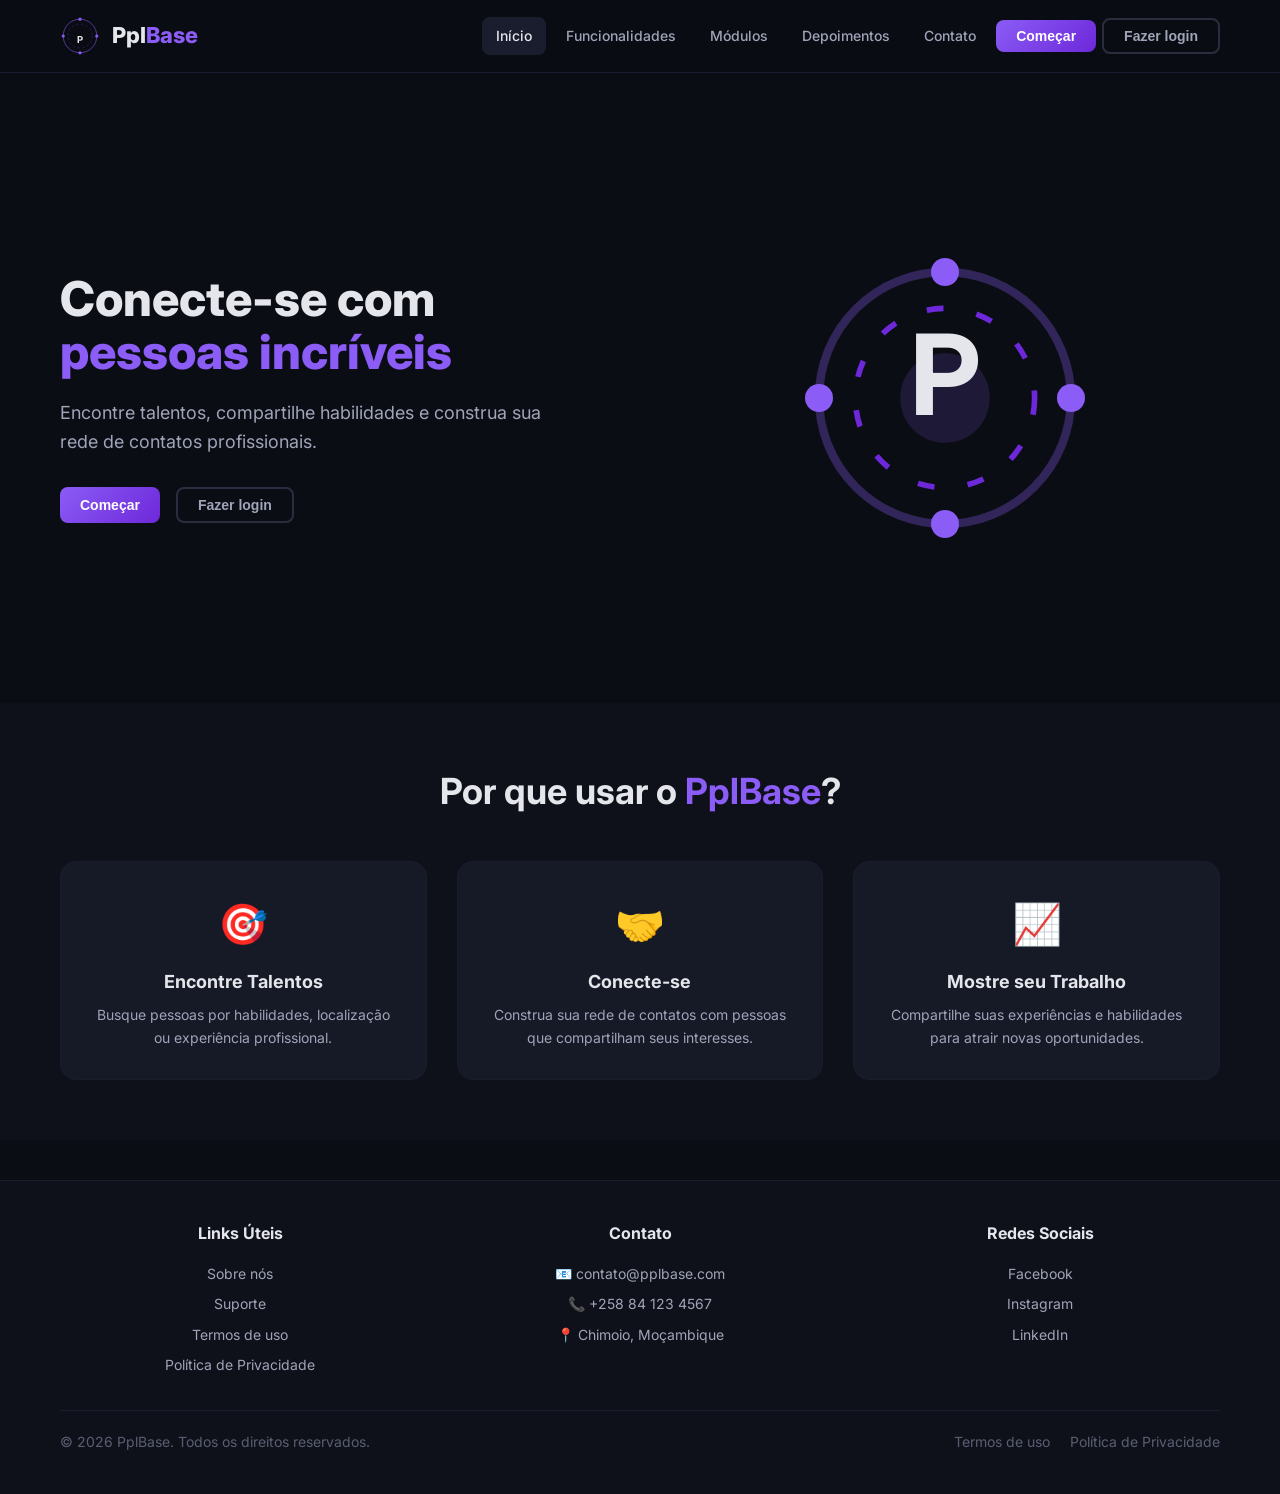
==== frontend/index.html @ 7fcce1c6 "Landing: 'Começar' em vez de 'Criar conta gratuita'; página de cadastro criada" ====
<!DOCTYPE html>
<html lang="pt-BR" data-theme="dark">
<head>
    <meta charset="UTF-8">
    <meta name="viewport" content="width=device-width, initial-scale=1.0">
    <title>PplBase - Conectando Talentos</title>
    <link rel="stylesheet" href="style.css">
    <link href="https://fonts.googleapis.com/css2?family=Inter:wght@400;500;600;700;800&display=swap" rel="stylesheet">
    <style>
        * {
            margin: 0;
            padding: 0;
            box-sizing: border-box;
        }
        body {
            font-family: 'Inter', sans-serif;
            background: #0B0D15;
            color: #E4E6EB;
            min-height: 100vh;
        }
        .container {
            max-width: 1200px;
            margin: 0 auto;
            padding: 0 20px;
        }

        /* ===== NAVBAR ===== */
        .navbar {
            padding: 16px 0;
            background: rgba(11, 13, 21, 0.95);
            backdrop-filter: blur(10px);
            border-bottom: 1px solid #1A1D2E;
            position: sticky;
            top: 0;
            z-index: 100;
        }
        .navbar .container {
            display: flex;
            justify-content: space-between;
            align-items: center;
            flex-wrap: wrap;
            position: relative;
        }
        .logo {
            display: flex;
            align-items: center;
            gap: 12px;
        }
        .logo-avatar {
            width: 40px;
            height: 40px;
            flex-shrink: 0;
        }
        .logo-svg {
            width: 100%;
            height: 100%;
            animation: girarLogo 8s linear infinite;
        }
        .logo-ring {
            fill: none;
            stroke: #8B5CF6;
            stroke-width: 2;
            opacity: 0.7;
        }
        .logo-ring-2 {
            stroke: #6D28D9;
            stroke-width: 1.5;
            stroke-dasharray: 4 8;
            animation: girarLogo 4s linear infinite reverse;
        }
        .logo-dot {
            fill: #8B5CF6;
            animation: pulsarDot 2s ease-in-out infinite;
        }
        .logo-dot:nth-child(3) { animation-delay: 0.5s; }
        .logo-dot:nth-child(4) { animation-delay: 1s; }
        .logo-dot:nth-child(5) { animation-delay: 1.5s; }
        .logo-letter {
            fill: #E4E6EB;
            font-size: 24px;
            font-weight: 700;
            font-family: 'Inter', sans-serif;
            text-anchor: middle;
            dominant-baseline: central;
        }
        .logo-text {
            font-size: 22px;
            font-weight: 800;
            color: #E4E6EB;
        }
        .logo-text .highlight {
            color: #8B5CF6;
        }
        @keyframes girarLogo {
            0% { transform: rotate(0deg); }
            100% { transform: rotate(360deg); }
        }
        @keyframes pulsarDot {
            0%, 100% { opacity: 0.3; r: 3; }
            50% { opacity: 1; r: 5; }
        }

        /* ===== MENU ===== */
        .nav-links {
            display: flex;
            align-items: center;
            gap: 6px;
            flex-wrap: wrap;
        }
        .nav-links a {
            color: #A0A4B8;
            text-decoration: none;
            padding: 8px 14px;
            border-radius: 8px;
            font-weight: 500;
            font-size: 14px;
            transition: all 0.2s;
        }
        .nav-links a:hover,
        .nav-links a.active {
            color: #E4E6EB;
            background: #1A1D2E;
        }
        .btn-primary {
            padding: 8px 20px;
            background: linear-gradient(135deg, #8B5CF6, #6D28D9);
            color: #fff;
            border: none;
            border-radius: 8px;
            font-weight: 600;
            font-size: 14px;
            cursor: pointer;
            transition: all 0.3s;
        }
        .btn-primary:hover {
            transform: translateY(-2px);
            box-shadow: 0 8px 30px rgba(139, 92, 246, 0.4);
        }
        .btn-outline {
            padding: 8px 20px;
            background: transparent;
            color: #A0A4B8;
            border: 2px solid #2A2D3E;
            border-radius: 8px;
            font-weight: 600;
            font-size: 14px;
            cursor: pointer;
            transition: all 0.3s;
        }
        .btn-outline:hover {
            border-color: #8B5CF6;
            color: #fff;
        }

        /* ===== MENU MOBILE ===== */
        .menu-toggle {
            display: none;
            background: none;
            border: none;
            color: #E4E6EB;
            font-size: 24px;
            cursor: pointer;
            padding: 8px;
        }
        .nav-links.mobile {
            display: none;
            flex-direction: column;
            background: #161926;
            border: 1px solid #1A1D2E;
            border-radius: 12px;
            padding: 16px;
            position: absolute;
            top: 60px;
            right: 0;
            z-index: 100;
            min-width: 180px;
            width: 100%;
            max-width: 280px;
        }
        .nav-links.mobile.open {
            display: flex;
        }
        .nav-links.mobile a {
            padding: 10px 12px;
        }
        .nav-links.mobile .btn-primary,
        .nav-links.mobile .btn-outline {
            width: 100%;
            text-align: center;
            margin-top: 4px;
        }

        /* ===== HERO ===== */
        .hero {
            padding: 80px 0 60px;
            min-height: 70vh;
            display: flex;
            align-items: center;
        }
        .hero .container {
            display: grid;
            grid-template-columns: 1fr 1fr;
            gap: 60px;
            align-items: center;
        }
        .hero h1 {
            font-size: 48px;
            font-weight: 800;
            line-height: 1.1;
            margin-bottom: 20px;
        }
        .hero h1 .highlight {
            color: #8B5CF6;
        }
        .hero p {
            font-size: 18px;
            color: #A0A4B8;
            max-width: 500px;
            margin-bottom: 30px;
        }
        .hero-buttons {
            display: flex;
            gap: 16px;
            flex-wrap: wrap;
        }

        /* ===== FEATURES ===== */
        .features {
            padding: 60px 0;
            background: #0F111A;
        }
        .features h2 {
            text-align: center;
            font-size: 36px;
            margin-bottom: 40px;
        }
        .features-grid {
            display: grid;
            grid-template-columns: repeat(3, 1fr);
            gap: 30px;
        }
        .feature-card {
            background: #161926;
            padding: 30px;
            border-radius: 16px;
            border: 1px solid #1A1D2E;
            text-align: center;
            transition: all 0.3s;
        }
        .feature-card:hover {
            border-color: #8B5CF6;
            transform: translateY(-5px);
        }
        .feature-icon {
            font-size: 40px;
            margin-bottom: 12px;
        }
        .feature-card h3 {
            font-size: 18px;
            margin-bottom: 8px;
        }
        .feature-card p {
            color: #A0A4B8;
            font-size: 14px;
        }

        /* ===== FOOTER ===== */
        .footer {
            padding: 40px 0;
            border-top: 1px solid #1A1D2E;
            background: #0F111A;
        }
        .footer-grid {
            display: grid;
            grid-template-columns: 1fr 1fr 1fr;
            gap: 40px;
            margin-bottom: 30px;
        }
        .footer-grid h4 {
            color: #E4E6EB;
            font-size: 16px;
            margin-bottom: 12px;
        }
        .footer-grid a {
            display: block;
            color: #A0A4B8;
            text-decoration: none;
            font-size: 14px;
            padding: 4px 0;
            transition: color 0.3s;
        }
        .footer-grid a:hover {
            color: #8B5CF6;
        }
        .footer-bottom {
            border-top: 1px solid #1A1D2E;
            padding-top: 20px;
            display: flex;
            justify-content: space-between;
            align-items: center;
            flex-wrap: wrap;
            gap: 12px;
            color: #5A5E72;
            font-size: 14px;
        }
        .footer-bottom a {
            color: #5A5E72;
            text-decoration: none;
            margin-left: 16px;
        }
        .footer-bottom a:hover {
            color: #8B5CF6;
        }

        /* ===== RESPONSIVO ===== */
        @media (max-width: 1024px) {
            .hero .container {
                grid-template-columns: 1fr;
                text-align: center;
            }
            .hero p {
                margin: 0 auto 30px;
            }
            .hero-buttons {
                justify-content: center;
            }
            .features-grid {
                grid-template-columns: 1fr 1fr;
            }
            .footer-grid {
                grid-template-columns: 1fr 1fr;
            }
        }
        @media (max-width: 768px) {
            .nav-links.desktop {
                display: none;
            }
            .menu-toggle {
                display: block;
            }
            .features-grid {
                grid-template-columns: 1fr;
            }
            .hero h1 {
                font-size: 32px;
            }
            .nav-links.mobile {
                max-width: 100%;
                right: 0;
            }
            .footer-grid {
                grid-template-columns: 1fr;
                text-align: center;
            }
            .footer-bottom {
                flex-direction: column;
                text-align: center;
            }
            .footer-bottom a {
                margin: 0 8px;
            }
        }
        @media (max-width: 480px) {
            .hero h1 {
                font-size: 26px;
            }
            .hero {
                padding: 40px 0 30px;
                min-height: auto;
            }
            .features {
                padding: 30px 0;
            }
            .features h2 {
                font-size: 28px;
            }
            .logo-text {
                font-size: 18px;
            }
            .logo-avatar {
                width: 32px;
                height: 32px;
            }
            .btn-primary,
            .btn-outline {
                padding: 8px 16px;
                font-size: 13px;
            }
        }
    </style>
</head>
<body>

    <!-- ===== NAVBAR ===== -->
    <nav class="navbar">
        <div class="container">
            <div class="logo">
                <div class="logo-avatar">
                    <svg class="logo-svg" viewBox="0 0 100 100">
                        <circle class="logo-ring" cx="50" cy="50" r="42" />
                        <circle class="logo-ring logo-ring-2" cx="50" cy="50" r="30" />
                        <circle class="logo-dot" cx="50" cy="8" r="4" />
                        <circle class="logo-dot" cx="50" cy="92" r="4" />
                        <circle class="logo-dot" cx="8" cy="50" r="4" />
                        <circle class="logo-dot" cx="92" cy="50" r="4" />
                        <text class="logo-letter" x="50" y="58" text-anchor="middle">P</text>
                    </svg>
                </div>
                <span class="logo-text">Ppl<span class="highlight">Base</span></span>
            </div>
            <button class="menu-toggle" id="menuToggle">
                <svg width="24" height="24" viewBox="0 0 24 24" fill="none" stroke="currentColor" stroke-width="2">
                    <line x1="3" y1="6" x2="21" y2="6"/>
                    <line x1="3" y1="12" x2="21" y2="12"/>
                    <line x1="3" y1="18" x2="21" y2="18"/>
                </svg>
            </button>
            <div class="nav-links desktop">
                <a href="index.html" class="active">Início</a>
                <a href="#funcionalidades">Funcionalidades</a>
                <a href="#modulos">Módulos</a>
                <a href="#depoimentos">Depoimentos</a>
                <a href="#contato">Contato</a>
                <button class="btn-primary" onclick="window.location.href='cadastro.html'">Começar</button>
                <button class="btn-outline" onclick="window.location.href='login.html'">Fazer login</button>
            </div>
            <div class="nav-links mobile" id="mobileMenu">
                <a href="index.html" class="active">Início</a>
                <a href="#funcionalidades">Funcionalidades</a>
                <a href="#modulos">Módulos</a>
                <a href="#depoimentos">Depoimentos</a>
                <a href="#contato">Contato</a>
                <button class="btn-primary" onclick="window.location.href='cadastro.html'">Começar</button>
                <button class="btn-outline" onclick="window.location.href='login.html'">Fazer login</button>
            </div>
        </div>
    </nav>

    <!-- ===== HERO ===== -->
    <section class="hero">
        <div class="container">
            <div>
                <h1>Conecte-se com <span class="highlight">pessoas incríveis</span></h1>
                <p>Encontre talentos, compartilhe habilidades e construa sua rede de contatos profissionais.</p>
                <div class="hero-buttons">
                    <button class="btn-primary" onclick="window.location.href='cadastro.html'">Começar</button>
                    <button class="btn-outline" onclick="window.location.href='login.html'">Fazer login</button>
                </div>
            </div>
            <div style="display:flex; justify-content:center; align-items:center;">
                <div style="width:280px; height:280px;">
                    <svg viewBox="0 0 100 100" style="width:100%; height:100%; animation: girarLogo 12s linear infinite;">
                        <circle cx="50" cy="50" r="45" fill="none" stroke="#8B5CF6" stroke-width="3" opacity="0.3" />
                        <circle cx="50" cy="50" r="32" fill="none" stroke="#6D28D9" stroke-width="2" stroke-dasharray="6 12" />
                        <circle cx="50" cy="5" r="5" fill="#8B5CF6" />
                        <circle cx="50" cy="95" r="5" fill="#8B5CF6" />
                        <circle cx="5" cy="50" r="5" fill="#8B5CF6" />
                        <circle cx="95" cy="50" r="5" fill="#8B5CF6" />
                        <circle cx="50" cy="50" r="16" fill="#8B5CF6" opacity="0.15" />
                        <text x="50" y="56" text-anchor="middle" fill="#E4E6EB" font-size="40" font-weight="700" font-family="Inter">P</text>
                    </svg>
                </div>
            </div>
        </div>
    </section>

    <!-- ===== FEATURES ===== -->
    <section class="features" id="funcionalidades">
        <div class="container">
            <h2>Por que usar o <span class="highlight">PplBase</span>?</h2>
            <div class="features-grid">
                <div class="feature-card">
                    <div class="feature-icon">🎯</div>
                    <h3>Encontre Talentos</h3>
                    <p>Busque pessoas por habilidades, localização ou experiência profissional.</p>
                </div>
                <div class="feature-card">
                    <div class="feature-icon">🤝</div>
                    <h3>Conecte-se</h3>
                    <p>Construa sua rede de contatos com pessoas que compartilham seus interesses.</p>
                </div>
                <div class="feature-card">
                    <div class="feature-icon">📈</div>
                    <h3>Mostre seu Trabalho</h3>
                    <p>Compartilhe suas experiências e habilidades para atrair novas oportunidades.</p>
                </div>
            </div>
        </div>
    </section>

    <!-- ===== FOOTER ===== -->
    <footer class="footer" id="contato">
        <div class="container">
            <div class="footer-grid">
                <div>
                    <h4>Links Úteis</h4>
                    <a href="#">Sobre nós</a>
                    <a href="#">Suporte</a>
                    <a href="termos.html">Termos de uso</a>
                    <a href="#">Política de Privacidade</a>
                </div>
                <div>
                    <h4>Contato</h4>
                    <a href="#">📧 contato@pplbase.com</a>
                    <a href="#">📞 +258 84 123 4567</a>
                    <a href="#">📍 Chimoio, Moçambique</a>
                </div>
                <div>
                    <h4>Redes Sociais</h4>
                    <a href="#">Facebook</a>
                    <a href="#">Instagram</a>
                    <a href="#">LinkedIn</a>
                </div>
            </div>
            <div class="footer-bottom">
                <span>&copy; 2026 PplBase. Todos os direitos reservados.</span>
                <div>
                    <a href="termos.html">Termos de uso</a>
                    <a href="#">Política de Privacidade</a>
                </div>
            </div>
        </div>
    </footer>

    <script>
        document.getElementById('menuToggle').addEventListener('click', () => {
            document.getElementById('mobileMenu').classList.toggle('open');
        });
    </script>
</body>
</html>
---- frontend/style.css ----
/* ========================================================= */
/* RESET E CORES ESCURAS */
/* ========================================================= */

* {
    margin: 0;
    padding: 0;
    box-sizing: border-box;
}

body {
    font-family: 'Inter', sans-serif;
    background: #0B0D15;
    color: #E4E6EB;
    line-height: 1.6;
}

.container {
    max-width: 1200px;
    margin: 0 auto;
    padding: 0 20px;
}

.highlight {
    color: #8B5CF6;
}

/* ========================================================= */
/* NAVBAR (DESKTOP E MOBILE) */
/* ========================================================= */

.navbar {
    padding: 16px 0;
    background: rgba(11, 13, 21, 0.95);
    backdrop-filter: blur(10px);
    border-bottom: 1px solid #1A1D2E;
    position: sticky;
    top: 0;
    z-index: 100;
}

.navbar .container {
    display: flex;
    justify-content: space-between;
    align-items: center;
    flex-wrap: wrap;
    position: relative;
}

.logo-text {
    font-size: 22px;
    font-weight: 800;
    color: #fff;
}

/* ===== MENU DESKTOP ===== */
.nav-links {
    display: flex;
    align-items: center;
    gap: 8px;
}

.nav-links a {
    color: #A0A4B8;
    text-decoration: none;
    padding: 8px 16px;
    border-radius: 8px;
    font-weight: 500;
    font-size: 14px;
    transition: all 0.2s;
}

.nav-links a:hover,
.nav-links a.active {
    color: #E4E6EB;
    background: #1A1D2E;
}

/* ===== MENU MOBILE (HAMBÚRGUER) ===== */
.menu-toggle {
    display: none;
    background: none;
    border: none;
    color: #E4E6EB;
    font-size: 24px;
    cursor: pointer;
    padding: 8px;
}

.nav-links.mobile {
    display: none;
    flex-direction: column;
    background: #161926;
    border: 1px solid #1A1D2E;
    border-radius: 12px;
    padding: 16px;
    position: absolute;
    top: 60px;
    right: 0;
    z-index: 100;
    min-width: 180px;
    width: 100%;
    max-width: 300px;
}

.nav-links.mobile.open {
    display: flex;
}

.nav-links.mobile a {
    padding: 10px 12px;
    color: #A0A4B8;
    text-decoration: none;
    border-radius: 6px;
}

.nav-links.mobile a:hover,
.nav-links.mobile a.active {
    background: #1A1D2E;
    color: #E4E6EB;
}

.nav-links.mobile button {
    margin-top: 8px;
    width: 100%;
    padding: 10px;
}

/* ========================================================= */
/* BOTÕES */
/* ========================================================= */

.btn {
    padding: 10px 24px;
    border: none;
    border-radius: 8px;
    font-weight: 600;
    font-size: 14px;
    cursor: pointer;
    transition: all 0.3s;
}

.btn-primary {
    background: linear-gradient(135deg, #8B5CF6, #6D28D9);
    color: #fff;
}

.btn-primary:hover {
    transform: translateY(-2px);
    box-shadow: 0 8px 30px rgba(139, 92, 246, 0.4);
}

.btn-full {
    width: 100%;
    padding: 14px;
    font-size: 16px;
}

.btn-outline {
    background: transparent;
    color: #A0A4B8;
    border: 2px solid #2A2D3E;
}

.btn-outline:hover {
    border-color: #8B5CF6;
    color: #fff;
}

.btn-large {
    padding: 14px 36px;
    font-size: 16px;
}

.btn-small {
    padding: 6px 16px;
    font-size: 13px;
    border-radius: 6px;
}

/* ========================================================= */
/* HERO (LANDING PAGE) */
/* ========================================================= */

.hero {
    padding: 80px 0 60px;
    min-height: 80vh;
    display: flex;
    align-items: center;
}

.hero .container {
    display: grid;
    grid-template-columns: 1fr 1fr;
    gap: 60px;
    align-items: center;
}

.hero h1 {
    font-size: 52px;
    font-weight: 800;
    line-height: 1.1;
    margin-bottom: 20px;
}

.hero p {
    font-size: 18px;
    color: #A0A4B8;
    max-width: 500px;
    margin-bottom: 30px;
}

.hero-buttons {
    display: flex;
    gap: 16px;
    flex-wrap: wrap;
}

.hero-illustration {
    display: flex;
    justify-content: center;
    align-items: center;
    position: relative;
    height: 400px;
}

.icon-grid {
    display: grid;
    grid-template-columns: repeat(3, 1fr);
    gap: 20px;
    z-index: 10;
    font-size: 48px;
}

.icon-grid span {
    background: rgba(11, 13, 21, 0.8);
    backdrop-filter: blur(10px);
    padding: 20px;
    border-radius: 16px;
    border: 1px solid #1A1D2E;
    text-align: center;
    transition: all 0.3s;
}

.icon-grid span:hover {
    transform: scale(1.1);
    border-color: #8B5CF6;
}

.circle {
    position: absolute;
    border-radius: 50%;
    opacity: 0.3;
}

.circle-1 {
    width: 300px;
    height: 300px;
    background: #8B5CF6;
    top: 50%;
    left: 50%;
    transform: translate(-50%, -50%);
    animation: pulse 6s infinite;
}

.circle-2 {
    width: 200px;
    height: 200px;
    background: #6D28D9;
    top: 30%;
    left: 30%;
    animation: pulse 8s infinite reverse;
}

.circle-3 {
    width: 150px;
    height: 150px;
    background: #4C1D95;
    bottom: 20%;
    right: 20%;
    animation: pulse 10s infinite;
}

@keyframes pulse {
    0%, 100% { transform: translate(-50%, -50%) scale(1); }
    50% { transform: translate(-50%, -50%) scale(1.1); }
}

/* ========================================================= */
/* FEATURES (LANDING PAGE) */
/* ========================================================= */

.features {
    padding: 80px 0;
    background: #0F111A;
}

.features h2 {
    text-align: center;
    font-size: 36px;
    margin-bottom: 50px;
}

.features-grid {
    display: grid;
    grid-template-columns: repeat(3, 1fr);
    gap: 30px;
}

.feature-card {
    background: #161926;
    padding: 40px 30px;
    border-radius: 16px;
    border: 1px solid #1A1D2E;
    text-align: center;
    transition: all 0.3s;
}

.feature-card:hover {
    border-color: #8B5CF6;
    transform: translateY(-5px);
}

.feature-icon {
    font-size: 48px;
    margin-bottom: 16px;
}

.feature-card h3 {
    font-size: 20px;
    margin-bottom: 10px;
}

.feature-card p {
    color: #A0A4B8;
    font-size: 14px;
}

/* ========================================================= */
/* COMO FUNCIONA (LANDING PAGE) */
/* ========================================================= */

.como-funciona {
    padding: 80px 0;
}

.como-funciona h2 {
    text-align: center;
    font-size: 36px;
    margin-bottom: 50px;
}

.steps {
    display: grid;
    grid-template-columns: repeat(3, 1fr);
    gap: 40px;
}

.step {
    text-align: center;
}

.step-number {
    width: 60px;
    height: 60px;
    border-radius: 50%;
    background: linear-gradient(135deg, #8B5CF6, #6D28D9);
    color: #fff;
    font-size: 24px;
    font-weight: 800;
    display: flex;
    align-items: center;
    justify-content: center;
    margin: 0 auto 16px;
}

.step h3 {
    font-size: 20px;
    margin-bottom: 8px;
}

.step p {
    color: #A0A4B8;
}

/* ========================================================= */
/* MODAL */
/* ========================================================= */

.modal {
    display: none;
    position: fixed;
    top: 0;
    left: 0;
    width: 100%;
    height: 100%;
    background: rgba(0, 0, 0, 0.8);
    backdrop-filter: blur(10px);
    z-index: 1000;
    align-items: center;
    justify-content: center;
}

.modal.active {
    display: flex;
}

.modal-content {
    background: #161926;
    padding: 40px;
    border-radius: 16px;
    max-width: 480px;
    width: 90%;
    max-height: 90vh;
    overflow-y: auto;
    border: 1px solid #1A1D2E;
    position: relative;
    margin: 16px;
}

.modal-close {
    position: absolute;
    top: 16px;
    right: 24px;
    font-size: 32px;
    cursor: pointer;
    color: #5A5E72;
    transition: color 0.3s;
}

.modal-close:hover {
    color: #fff;
}

.modal-tabs {
    display: flex;
    gap: 0;
    margin-bottom: 30px;
    border-radius: 8px;
    overflow: hidden;
    border: 1px solid #1A1D2E;
}

.modal-tabs .tab {
    flex: 1;
    padding: 12px;
    background: transparent;
    border: none;
    color: #A0A4B8;
    font-weight: 600;
    cursor: pointer;
    transition: all 0.3s;
}

.modal-tabs .tab.active {
    background: #8B5CF6;
    color: #fff;
}

.modal-tabs .tab:hover:not(.active) {
    background: #1A1D2E;
}

.modal-form {
    display: none;
}

.modal-form.active {
    display: block;
}

.modal-form h2 {
    margin-bottom: 24px;
    font-size: 24px;
    text-align: center;
}

.form-group {
    margin-bottom: 16px;
}

.form-group label {
    display: block;
    margin-bottom: 6px;
    font-weight: 500;
    color: #A0A4B8;
    font-size: 14px;
}

.form-group input {
    width: 100%;
    padding: 12px 16px;
    background: #0B0D15;
    border: 1px solid #1A1D2E;
    border-radius: 8px;
    color: #fff;
    font-size: 14px;
    transition: border-color 0.3s;
}

.form-group input:focus {
    outline: none;
    border-color: #8B5CF6;
}

.form-message {
    margin-top: 16px;
    text-align: center;
    font-size: 14px;
}

.form-message.success {
    color: #4ADE80;
}

.form-message.error {
    color: #F87171;
}

/* ========================================================= */
/* FOOTER */
/* ========================================================= */

footer {
    padding: 40px 0;
    text-align: center;
    border-top: 1px solid #1A1D2E;
    color: #5A5E72;
    margin-top: 40px;
}

/* ========================================================= */
/* RESPONSIVO GLOBAL */
/* ========================================================= */

/* Tablets e telas médias */
@media (max-width: 1024px) {
    .hero .container {
        grid-template-columns: 1fr;
        text-align: center;
    }
    .hero p {
        margin: 0 auto 30px;
    }
    .hero-buttons {
        justify-content: center;
    }
    .hero-illustration {
        height: 300px;
    }
    .features-grid,
    .steps {
        grid-template-columns: 1fr 1fr;
    }
}

/* Mobile (até 768px) */
@media (max-width: 768px) {
    /* Menu */
    .nav-links.desktop {
        display: none;
    }
    .menu-toggle {
        display: block;
    }
    .nav-links.mobile {
        max-width: 100%;
        right: 0;
        top: 60px;
    }

    /* Hero */
    .hero {
        padding: 40px 0 30px;
        min-height: auto;
    }
    .hero h1 {
        font-size: 32px;
    }
    .hero p {
        font-size: 16px;
    }
    .hero-illustration {
        height: 250px;
    }
    .icon-grid {
        font-size: 32px;
        gap: 12px;
    }
    .icon-grid span {
        padding: 12px;
    }

    /* Features e Steps */
    .features {
        padding: 40px 0;
    }
    .features h2 {
        font-size: 28px;
        margin-bottom: 30px;
    }
    .features-grid {
        grid-template-columns: 1fr;
        gap: 16px;
    }
    .feature-card {
        padding: 24px 20px;
    }
    .como-funciona {
        padding: 40px 0;
    }
    .como-funciona h2 {
        font-size: 28px;
        margin-bottom: 30px;
    }
    .steps {
        grid-template-columns: 1fr;
        gap: 24px;
    }

    /* Modal */
    .modal-content {
        padding: 24px;
        margin: 12px;
        width: 95%;
    }
    .modal-form h2 {
        font-size: 20px;
    }
    .modal-tabs .tab {
        padding: 10px;
        font-size: 13px;
    }

    /* Botões */
    .btn-large {
        padding: 12px 24px;
        font-size: 14px;
    }
    .btn {
        padding: 8px 18px;
        font-size: 13px;
    }

    /* Footer */
    footer {
        padding: 24px 0;
        margin-top: 20px;
    }
}

/* Mobile pequeno (até 480px) */
@media (max-width: 480px) {
    .hero h1 {
        font-size: 26px;
    }
    .hero-illustration {
        height: 200px;
    }
    .icon-grid {
        font-size: 24px;
        gap: 8px;
    }
    .icon-grid span {
        padding: 8px;
    }
    .features h2 {
        font-size: 24px;
    }
    .como-funciona h2 {
        font-size: 24px;
    }
    .modal-content {
        padding: 16px;
    }
    .logo-text {
        font-size: 18px;
    }
    .container {
        padding: 0 12px;
    }
}

/* ===== LOGO ANIMADA (GLOBAL) ===== */
.logo-avatar {
    width: 42px;
    height: 42px;
    flex-shrink: 0;
}

.logo-svg {
    width: 100%;
    height: 100%;
    animation: girarLogo 8s linear infinite;
}

.logo-ring {
    fill: none;
    stroke: #8B5CF6;
    stroke-width: 2;
    opacity: 0.7;
}

.logo-ring-2 {
    stroke: #6D28D9;
    stroke-width: 1.5;
    stroke-dasharray: 4 8;
    animation: girarLogo 4s linear infinite reverse;
}

.logo-dot {
    fill: #8B5CF6;
    animation: pulsarDot 2s ease-in-out infinite;
}
.logo-dot:nth-child(3) { animation-delay: 0.5s; }
.logo-dot:nth-child(4) { animation-delay: 1s; }
.logo-dot:nth-child(5) { animation-delay: 1.5s; }

.logo-letter {
    fill: #E4E6EB;
    font-size: 28px;
    font-weight: 700;
    font-family: 'Inter', sans-serif;
    text-anchor: middle;
    dominant-baseline: central;
}

@keyframes girarLogo {
    0% { transform: rotate(0deg); }
    100% { transform: rotate(360deg); }
}

@keyframes pulsarDot {
    0%, 100% { opacity: 0.3; r: 3; }
    50% { opacity: 1; r: 5; }
}
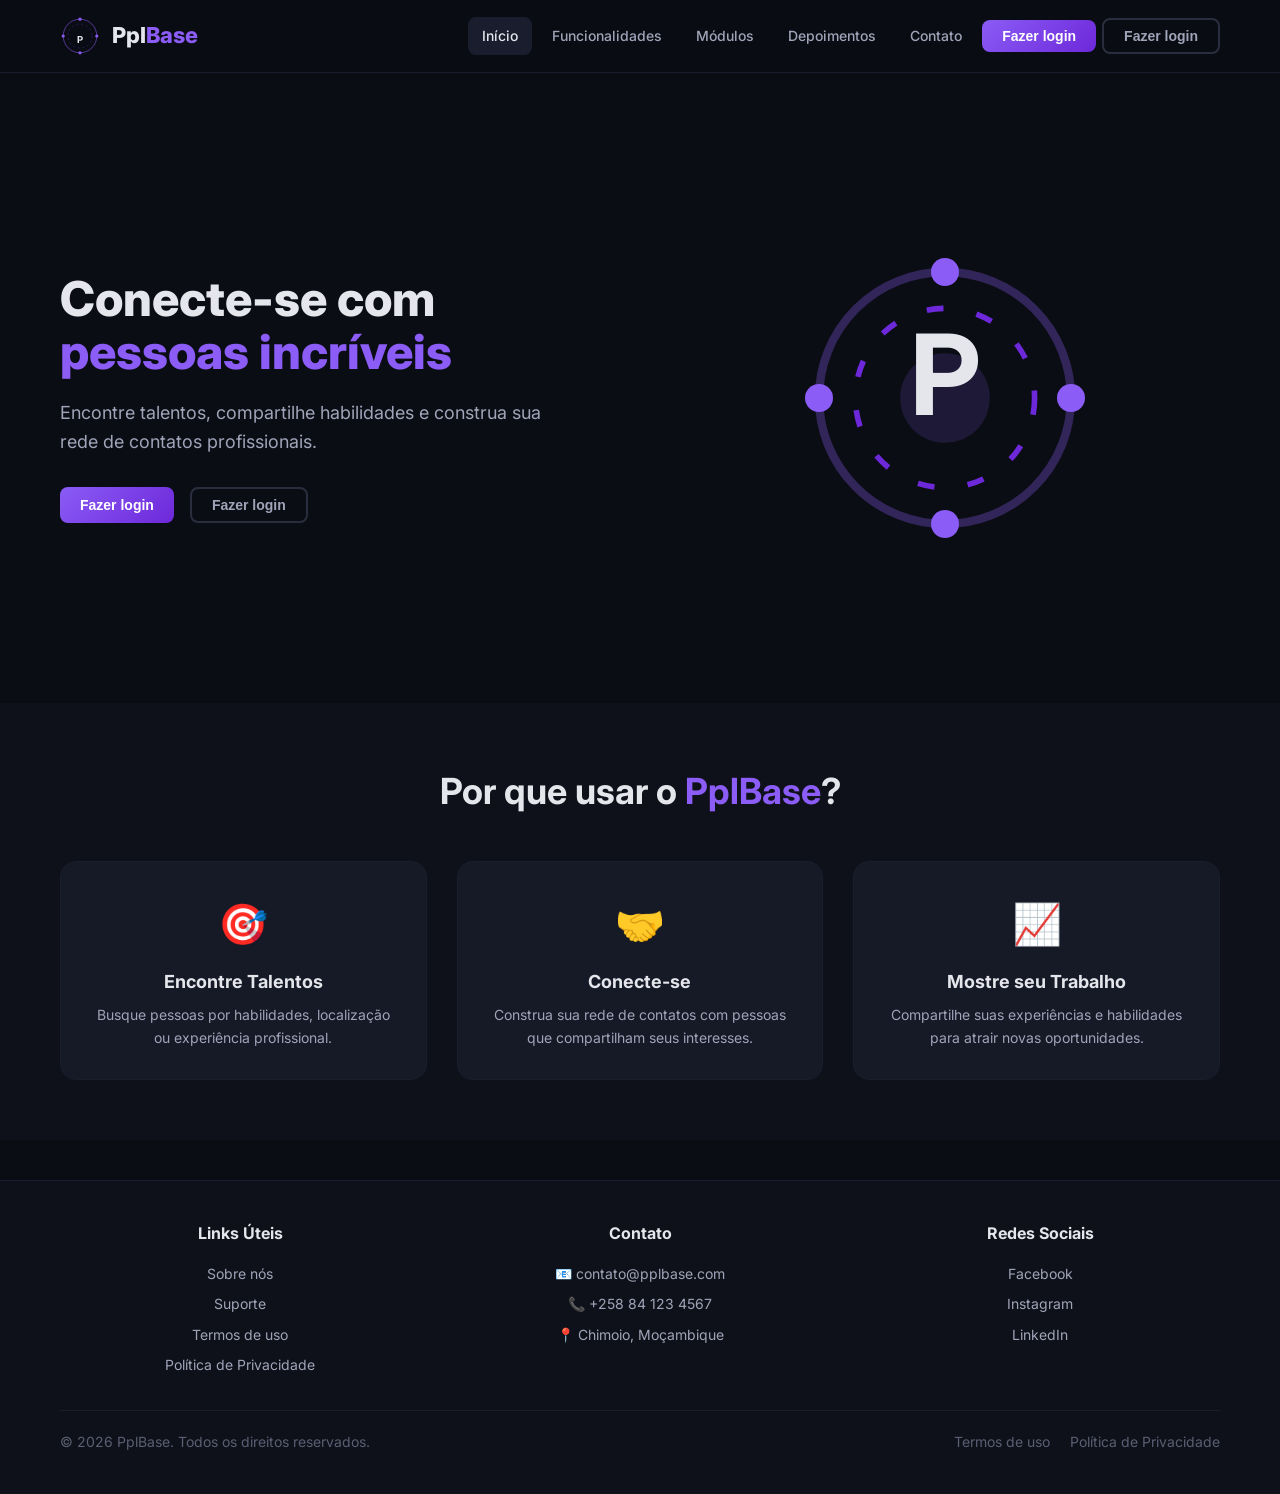
==== commit a7ed9b19: "Landing: 'Começar' substituído por 'Fazer login'" ====
--- a/frontend/index.html
+++ b/frontend/index.html
@@ -421,7 +421,7 @@
                 <a href="#modulos">Módulos</a>
                 <a href="#depoimentos">Depoimentos</a>
                 <a href="#contato">Contato</a>
-                <button class="btn-primary" onclick="window.location.href='cadastro.html'">Começar</button>
+                <button class="btn-primary" onclick="window.location.href='cadastro.html'">Fazer login</button>
                 <button class="btn-outline" onclick="window.location.href='login.html'">Fazer login</button>
             </div>
             <div class="nav-links mobile" id="mobileMenu">
@@ -430,7 +430,7 @@
                 <a href="#modulos">Módulos</a>
                 <a href="#depoimentos">Depoimentos</a>
                 <a href="#contato">Contato</a>
-                <button class="btn-primary" onclick="window.location.href='cadastro.html'">Começar</button>
+                <button class="btn-primary" onclick="window.location.href='cadastro.html'">Fazer login</button>
                 <button class="btn-outline" onclick="window.location.href='login.html'">Fazer login</button>
             </div>
         </div>
@@ -443,7 +443,7 @@
                 <h1>Conecte-se com <span class="highlight">pessoas incríveis</span></h1>
                 <p>Encontre talentos, compartilhe habilidades e construa sua rede de contatos profissionais.</p>
                 <div class="hero-buttons">
-                    <button class="btn-primary" onclick="window.location.href='cadastro.html'">Começar</button>
+                    <button class="btn-primary" onclick="window.location.href='cadastro.html'">Fazer login</button>
                     <button class="btn-outline" onclick="window.location.href='login.html'">Fazer login</button>
                 </div>
             </div>
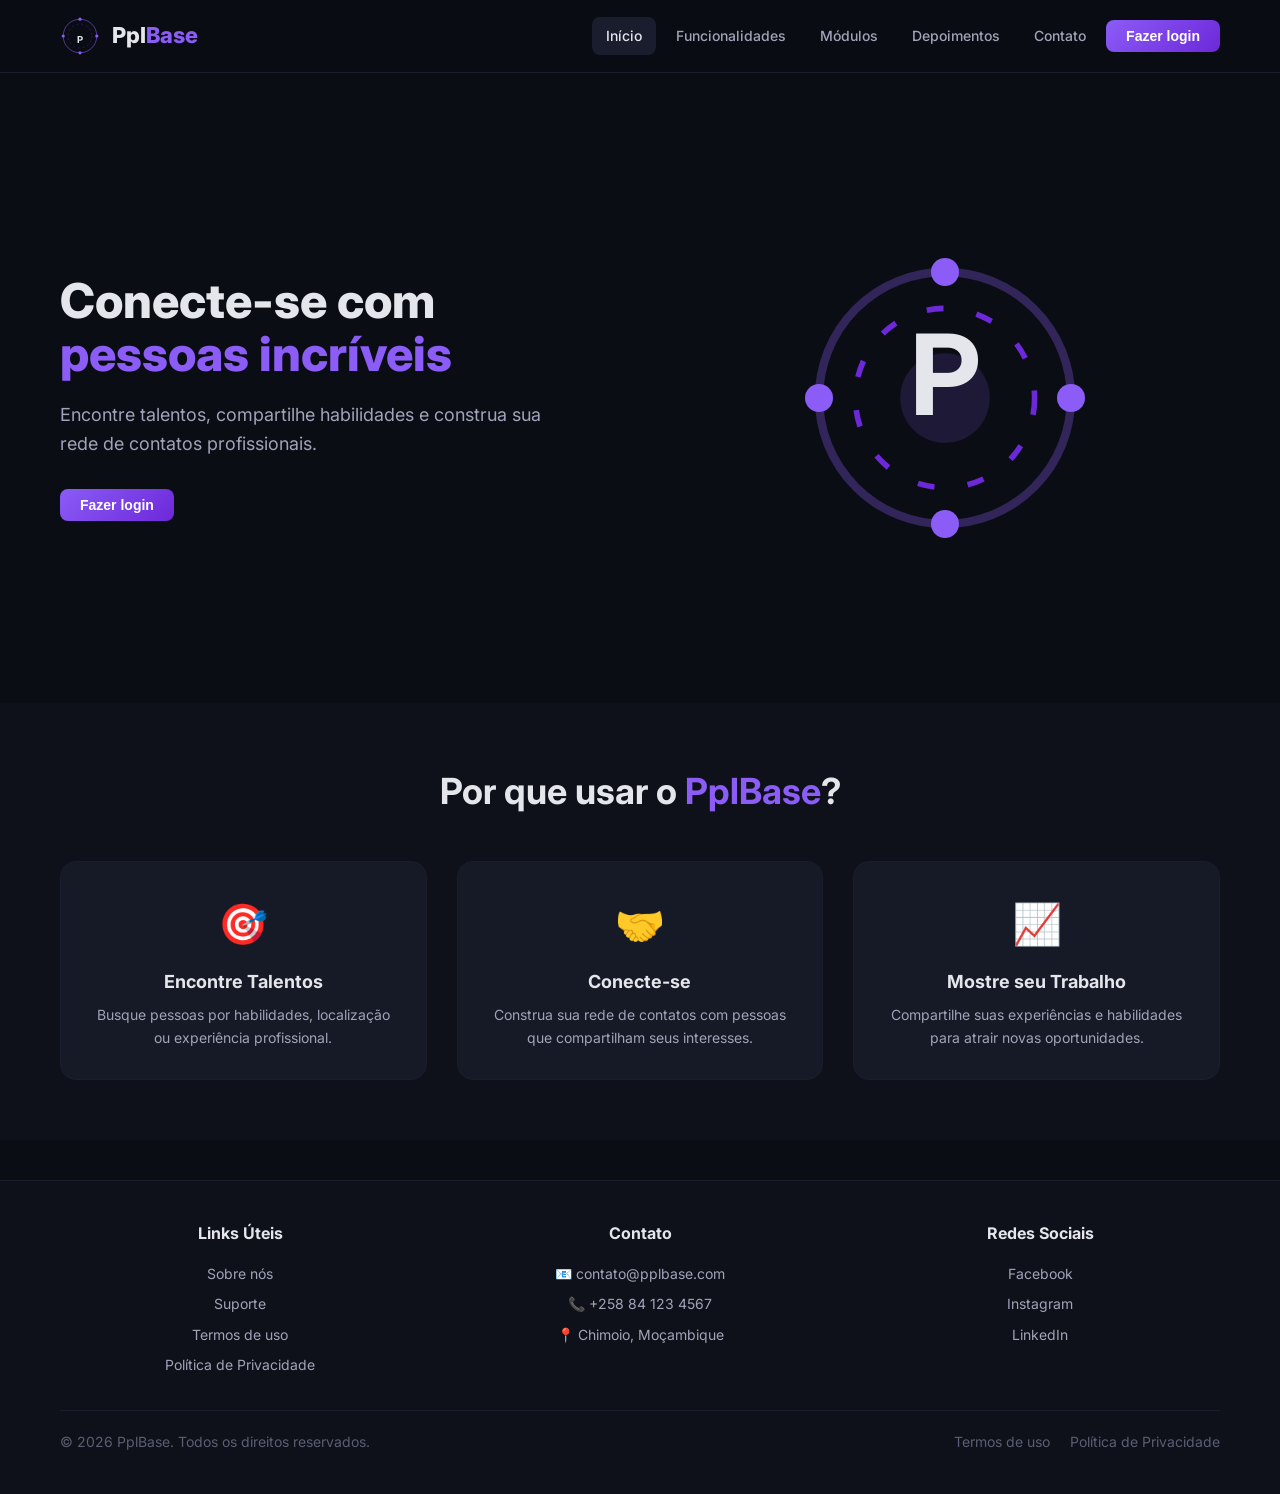
==== commit abec28bf: "Landing: removidos botões extras, apenas um 'Fazer login' no menu e no hero" ====
--- a/frontend/index.html
+++ b/frontend/index.html
@@ -135,21 +135,6 @@
         .btn-primary:hover {
             transform: translateY(-2px);
             box-shadow: 0 8px 30px rgba(139, 92, 246, 0.4);
-        }
-        .btn-outline {
-            padding: 8px 20px;
-            background: transparent;
-            color: #A0A4B8;
-            border: 2px solid #2A2D3E;
-            border-radius: 8px;
-            font-weight: 600;
-            font-size: 14px;
-            cursor: pointer;
-            transition: all 0.3s;
-        }
-        .btn-outline:hover {
-            border-color: #8B5CF6;
-            color: #fff;
         }
 
         /* ===== MENU MOBILE ===== */
@@ -183,8 +168,7 @@
         .nav-links.mobile a {
             padding: 10px 12px;
         }
-        .nav-links.mobile .btn-primary,
-        .nav-links.mobile .btn-outline {
+        .nav-links.mobile .btn-primary {
             width: 100%;
             text-align: center;
             margin-top: 4px;
@@ -381,8 +365,7 @@
                 width: 32px;
                 height: 32px;
             }
-            .btn-primary,
-            .btn-outline {
+            .btn-primary {
                 padding: 8px 16px;
                 font-size: 13px;
             }
@@ -421,8 +404,7 @@
                 <a href="#modulos">Módulos</a>
                 <a href="#depoimentos">Depoimentos</a>
                 <a href="#contato">Contato</a>
-                <button class="btn-primary" onclick="window.location.href='cadastro.html'">Fazer login</button>
-                <button class="btn-outline" onclick="window.location.href='login.html'">Fazer login</button>
+                <button class="btn-primary" onclick="window.location.href='login.html'">Fazer login</button>
             </div>
             <div class="nav-links mobile" id="mobileMenu">
                 <a href="index.html" class="active">Início</a>
@@ -430,8 +412,7 @@
                 <a href="#modulos">Módulos</a>
                 <a href="#depoimentos">Depoimentos</a>
                 <a href="#contato">Contato</a>
-                <button class="btn-primary" onclick="window.location.href='cadastro.html'">Fazer login</button>
-                <button class="btn-outline" onclick="window.location.href='login.html'">Fazer login</button>
+                <button class="btn-primary" onclick="window.location.href='login.html'">Fazer login</button>
             </div>
         </div>
     </nav>
@@ -443,8 +424,7 @@
                 <h1>Conecte-se com <span class="highlight">pessoas incríveis</span></h1>
                 <p>Encontre talentos, compartilhe habilidades e construa sua rede de contatos profissionais.</p>
                 <div class="hero-buttons">
-                    <button class="btn-primary" onclick="window.location.href='cadastro.html'">Fazer login</button>
-                    <button class="btn-outline" onclick="window.location.href='login.html'">Fazer login</button>
+                    <button class="btn-primary" onclick="window.location.href='login.html'">Fazer login</button>
                 </div>
             </div>
             <div style="display:flex; justify-content:center; align-items:center;">
@@ -527,5 +507,6 @@
             document.getElementById('mobileMenu').classList.toggle('open');
         });
     </script>
+
 </body>
 </html>
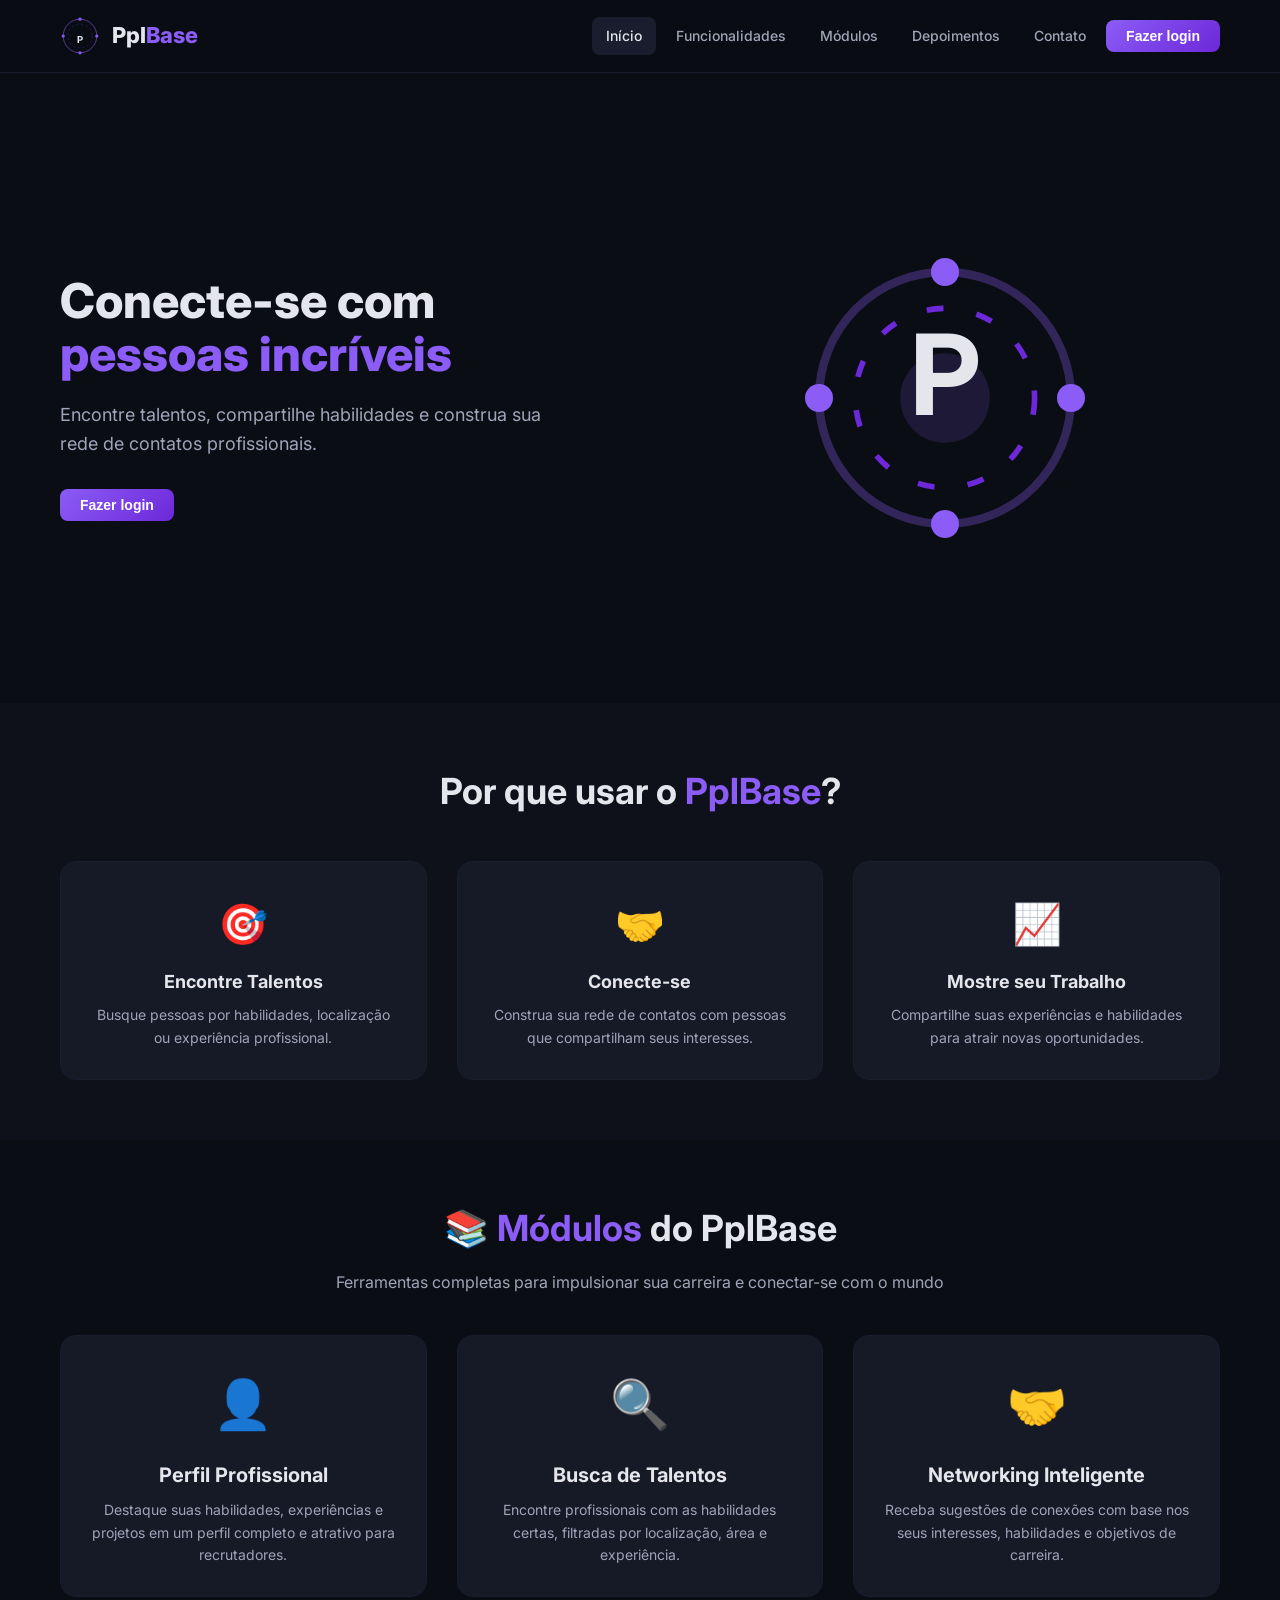
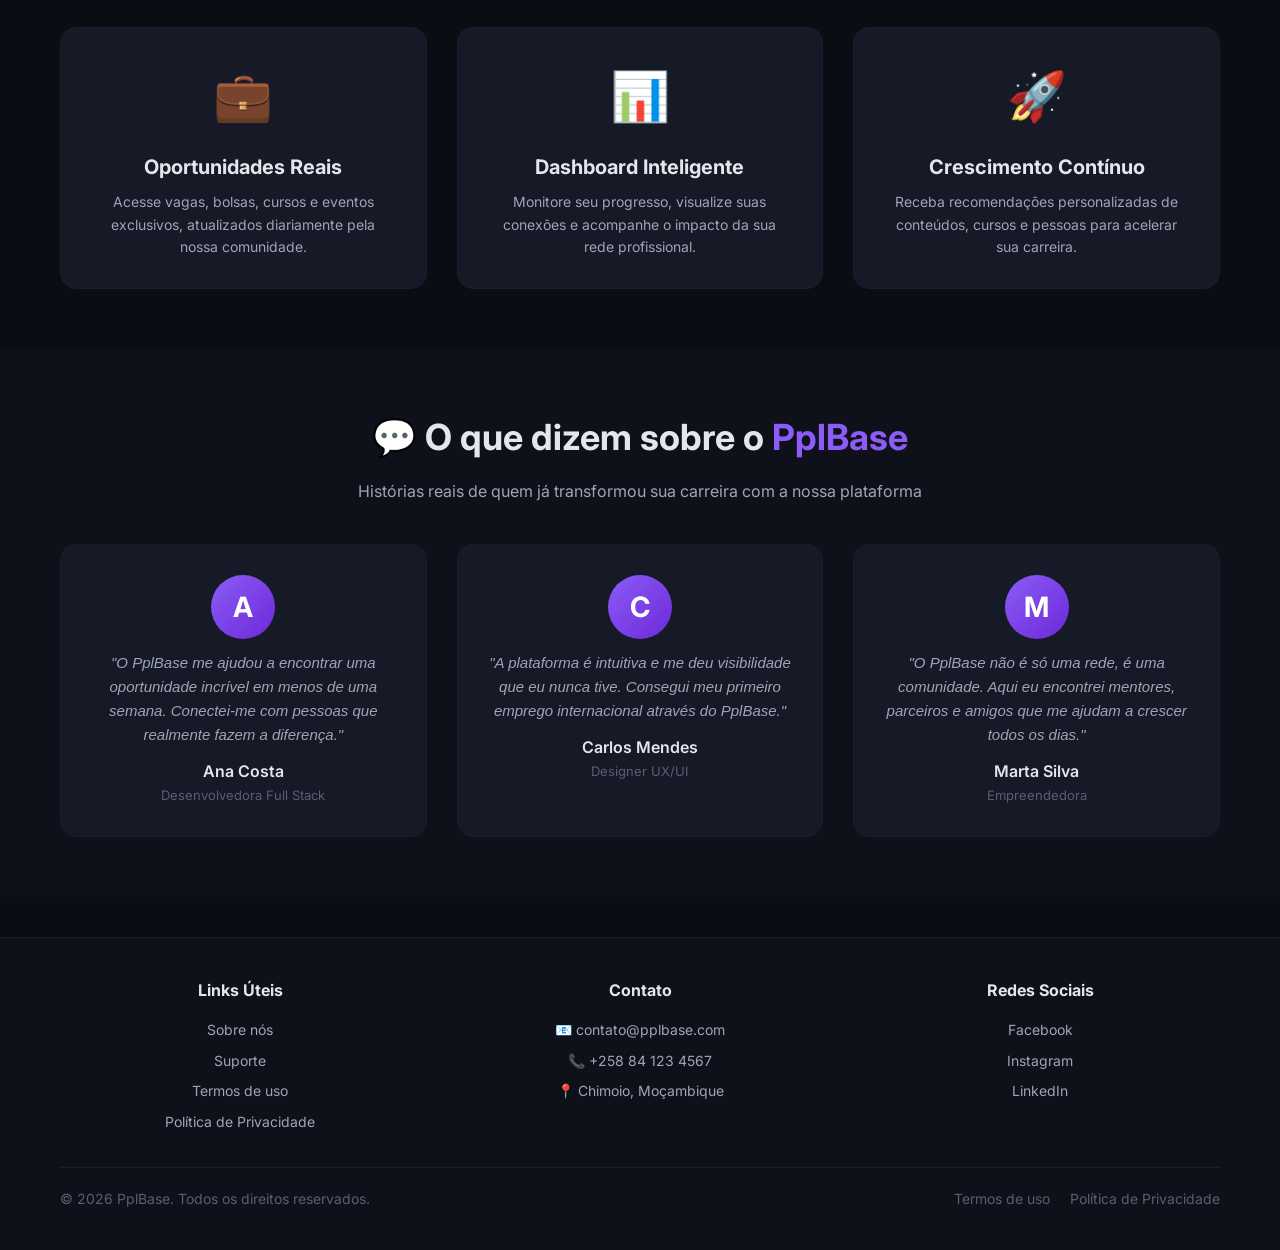
==== commit 928b8e10: "Landing: adicionados Módulos e Depoimentos com conteúdos impactantes" ====
--- a/frontend/index.html
+++ b/frontend/index.html
@@ -24,7 +24,6 @@
             padding: 0 20px;
         }
 
-        /* ===== NAVBAR ===== */
         .navbar {
             padding: 16px 0;
             background: rgba(11, 13, 21, 0.95);
@@ -100,7 +99,6 @@
             50% { opacity: 1; r: 5; }
         }
 
-        /* ===== MENU ===== */
         .nav-links {
             display: flex;
             align-items: center;
@@ -137,7 +135,6 @@
             box-shadow: 0 8px 30px rgba(139, 92, 246, 0.4);
         }
 
-        /* ===== MENU MOBILE ===== */
         .menu-toggle {
             display: none;
             background: none;
@@ -174,7 +171,6 @@
             margin-top: 4px;
         }
 
-        /* ===== HERO ===== */
         .hero {
             padding: 80px 0 60px;
             min-height: 70vh;
@@ -208,7 +204,6 @@
             flex-wrap: wrap;
         }
 
-        /* ===== FEATURES ===== */
         .features {
             padding: 60px 0;
             background: #0F111A;
@@ -248,7 +243,117 @@
             font-size: 14px;
         }
 
-        /* ===== FOOTER ===== */
+        /* ===== MÓDULOS ===== */
+        .modulos {
+            padding: 60px 0;
+            background: #0B0D15;
+        }
+        .modulos h2 {
+            text-align: center;
+            font-size: 36px;
+            margin-bottom: 12px;
+        }
+        .modulos .subtitle {
+            text-align: center;
+            color: #A0A4B8;
+            font-size: 16px;
+            margin-bottom: 40px;
+        }
+        .modulos-grid {
+            display: grid;
+            grid-template-columns: repeat(3, 1fr);
+            gap: 30px;
+        }
+        .modulo-card {
+            background: #161926;
+            border: 1px solid #1A1D2E;
+            border-radius: 16px;
+            padding: 30px;
+            text-align: center;
+            transition: all 0.3s;
+        }
+        .modulo-card:hover {
+            border-color: #8B5CF6;
+            transform: translateY(-5px);
+        }
+        .modulo-card .icon {
+            font-size: 48px;
+            margin-bottom: 16px;
+        }
+        .modulo-card h3 {
+            font-size: 20px;
+            margin-bottom: 8px;
+            color: #E4E6EB;
+        }
+        .modulo-card p {
+            color: #A0A4B8;
+            font-size: 14px;
+            line-height: 1.6;
+        }
+
+        /* ===== DEPOIMENTOS ===== */
+        .depoimentos {
+            padding: 60px 0;
+            background: #0F111A;
+        }
+        .depoimentos h2 {
+            text-align: center;
+            font-size: 36px;
+            margin-bottom: 12px;
+        }
+        .depoimentos .subtitle {
+            text-align: center;
+            color: #A0A4B8;
+            font-size: 16px;
+            margin-bottom: 40px;
+        }
+        .depoimentos-grid {
+            display: grid;
+            grid-template-columns: repeat(3, 1fr);
+            gap: 30px;
+        }
+        .depoimento-card {
+            background: #161926;
+            border: 1px solid #1A1D2E;
+            border-radius: 16px;
+            padding: 30px;
+            text-align: center;
+            transition: all 0.3s;
+        }
+        .depoimento-card:hover {
+            border-color: #8B5CF6;
+            transform: translateY(-5px);
+        }
+        .depoimento-card .avatar {
+            width: 64px;
+            height: 64px;
+            border-radius: 50%;
+            background: linear-gradient(135deg, #8B5CF6, #6D28D9);
+            display: flex;
+            align-items: center;
+            justify-content: center;
+            font-size: 28px;
+            font-weight: 700;
+            color: #fff;
+            margin: 0 auto 12px;
+        }
+        .depoimento-card blockquote {
+            color: #A0A4B8;
+            font-size: 15px;
+            font-style: italic;
+            line-height: 1.6;
+            margin-bottom: 12px;
+        }
+        .depoimento-card .nome {
+            font-weight: 600;
+            color: #E4E6EB;
+            font-size: 16px;
+        }
+        .depoimento-card .cargo {
+            color: #5A5E72;
+            font-size: 13px;
+        }
+
         .footer {
             padding: 40px 0;
             border-top: 1px solid #1A1D2E;
@@ -296,7 +401,6 @@
             color: #8B5CF6;
         }
 
-        /* ===== RESPONSIVO ===== */
         @media (max-width: 1024px) {
             .hero .container {
                 grid-template-columns: 1fr;
@@ -308,7 +412,9 @@
             .hero-buttons {
                 justify-content: center;
             }
-            .features-grid {
+            .features-grid,
+            .modulos-grid,
+            .depoimentos-grid {
                 grid-template-columns: 1fr 1fr;
             }
             .footer-grid {
@@ -322,7 +428,9 @@
             .menu-toggle {
                 display: block;
             }
-            .features-grid {
+            .features-grid,
+            .modulos-grid,
+            .depoimentos-grid {
                 grid-template-columns: 1fr;
             }
             .hero h1 {
@@ -352,10 +460,14 @@
                 padding: 40px 0 30px;
                 min-height: auto;
             }
-            .features {
+            .features,
+            .modulos,
+            .depoimentos {
                 padding: 30px 0;
             }
-            .features h2 {
+            .features h2,
+            .modulos h2,
+            .depoimentos h2 {
                 font-size: 28px;
             }
             .logo-text {
@@ -444,7 +556,7 @@
         </div>
     </section>
 
-    <!-- ===== FEATURES ===== -->
+    <!-- ===== FUNCIONALIDADES ===== -->
     <section class="features" id="funcionalidades">
         <div class="container">
             <h2>Por que usar o <span class="highlight">PplBase</span>?</h2>
@@ -463,6 +575,74 @@
                     <div class="feature-icon">📈</div>
                     <h3>Mostre seu Trabalho</h3>
                     <p>Compartilhe suas experiências e habilidades para atrair novas oportunidades.</p>
+                </div>
+            </div>
+        </div>
+    </section>
+
+    <!-- ===== MÓDULOS ===== -->
+    <section class="modulos" id="modulos">
+        <div class="container">
+            <h2>📚 <span class="highlight">Módulos</span> do PplBase</h2>
+            <p class="subtitle">Ferramentas completas para impulsionar sua carreira e conectar-se com o mundo</p>
+            <div class="modulos-grid">
+                <div class="modulo-card">
+                    <div class="icon">👤</div>
+                    <h3>Perfil Profissional</h3>
+                    <p>Destaque suas habilidades, experiências e projetos em um perfil completo e atrativo para recrutadores.</p>
+                </div>
+                <div class="modulo-card">
+                    <div class="icon">🔍</div>
+                    <h3>Busca de Talentos</h3>
+                    <p>Encontre profissionais com as habilidades certas, filtradas por localização, área e experiência.</p>
+                </div>
+                <div class="modulo-card">
+                    <div class="icon">🤝</div>
+                    <h3>Networking Inteligente</h3>
+                    <p>Receba sugestões de conexões com base nos seus interesses, habilidades e objetivos de carreira.</p>
+                </div>
+                <div class="modulo-card">
+                    <div class="icon">💼</div>
+                    <h3>Oportunidades Reais</h3>
+                    <p>Acesse vagas, bolsas, cursos e eventos exclusivos, atualizados diariamente pela nossa comunidade.</p>
+                </div>
+                <div class="modulo-card">
+                    <div class="icon">📊</div>
+                    <h3>Dashboard Inteligente</h3>
+                    <p>Monitore seu progresso, visualize suas conexões e acompanhe o impacto da sua rede profissional.</p>
+                </div>
+                <div class="modulo-card">
+                    <div class="icon">🚀</div>
+                    <h3>Crescimento Contínuo</h3>
+                    <p>Receba recomendações personalizadas de conteúdos, cursos e pessoas para acelerar sua carreira.</p>
+                </div>
+            </div>
+        </div>
+    </section>
+
+    <!-- ===== DEPOIMENTOS ===== -->
+    <section class="depoimentos" id="depoimentos">
+        <div class="container">
+            <h2>💬 O que dizem sobre o <span class="highlight">PplBase</span></h2>
+            <p class="subtitle">Histórias reais de quem já transformou sua carreira com a nossa plataforma</p>
+            <div class="depoimentos-grid">
+                <div class="depoimento-card">
+                    <div class="avatar">A</div>
+                    <blockquote>"O PplBase me ajudou a encontrar uma oportunidade incrível em menos de uma semana. Conectei-me com pessoas que realmente fazem a diferença."</blockquote>
+                    <div class="nome">Ana Costa</div>
+                    <div class="cargo">Desenvolvedora Full Stack</div>
+                </div>
+                <div class="depoimento-card">
+                    <div class="avatar">C</div>
+                    <blockquote>"A plataforma é intuitiva e me deu visibilidade que eu nunca tive. Consegui meu primeiro emprego internacional através do PplBase."</blockquote>
+                    <div class="nome">Carlos Mendes</div>
+                    <div class="cargo">Designer UX/UI</div>
+                </div>
+                <div class="depoimento-card">
+                    <div class="avatar">M</div>
+                    <blockquote>"O PplBase não é só uma rede, é uma comunidade. Aqui eu encontrei mentores, parceiros e amigos que me ajudam a crescer todos os dias."</blockquote>
+                    <div class="nome">Marta Silva</div>
+                    <div class="cargo">Empreendedora</div>
                 </div>
             </div>
         </div>
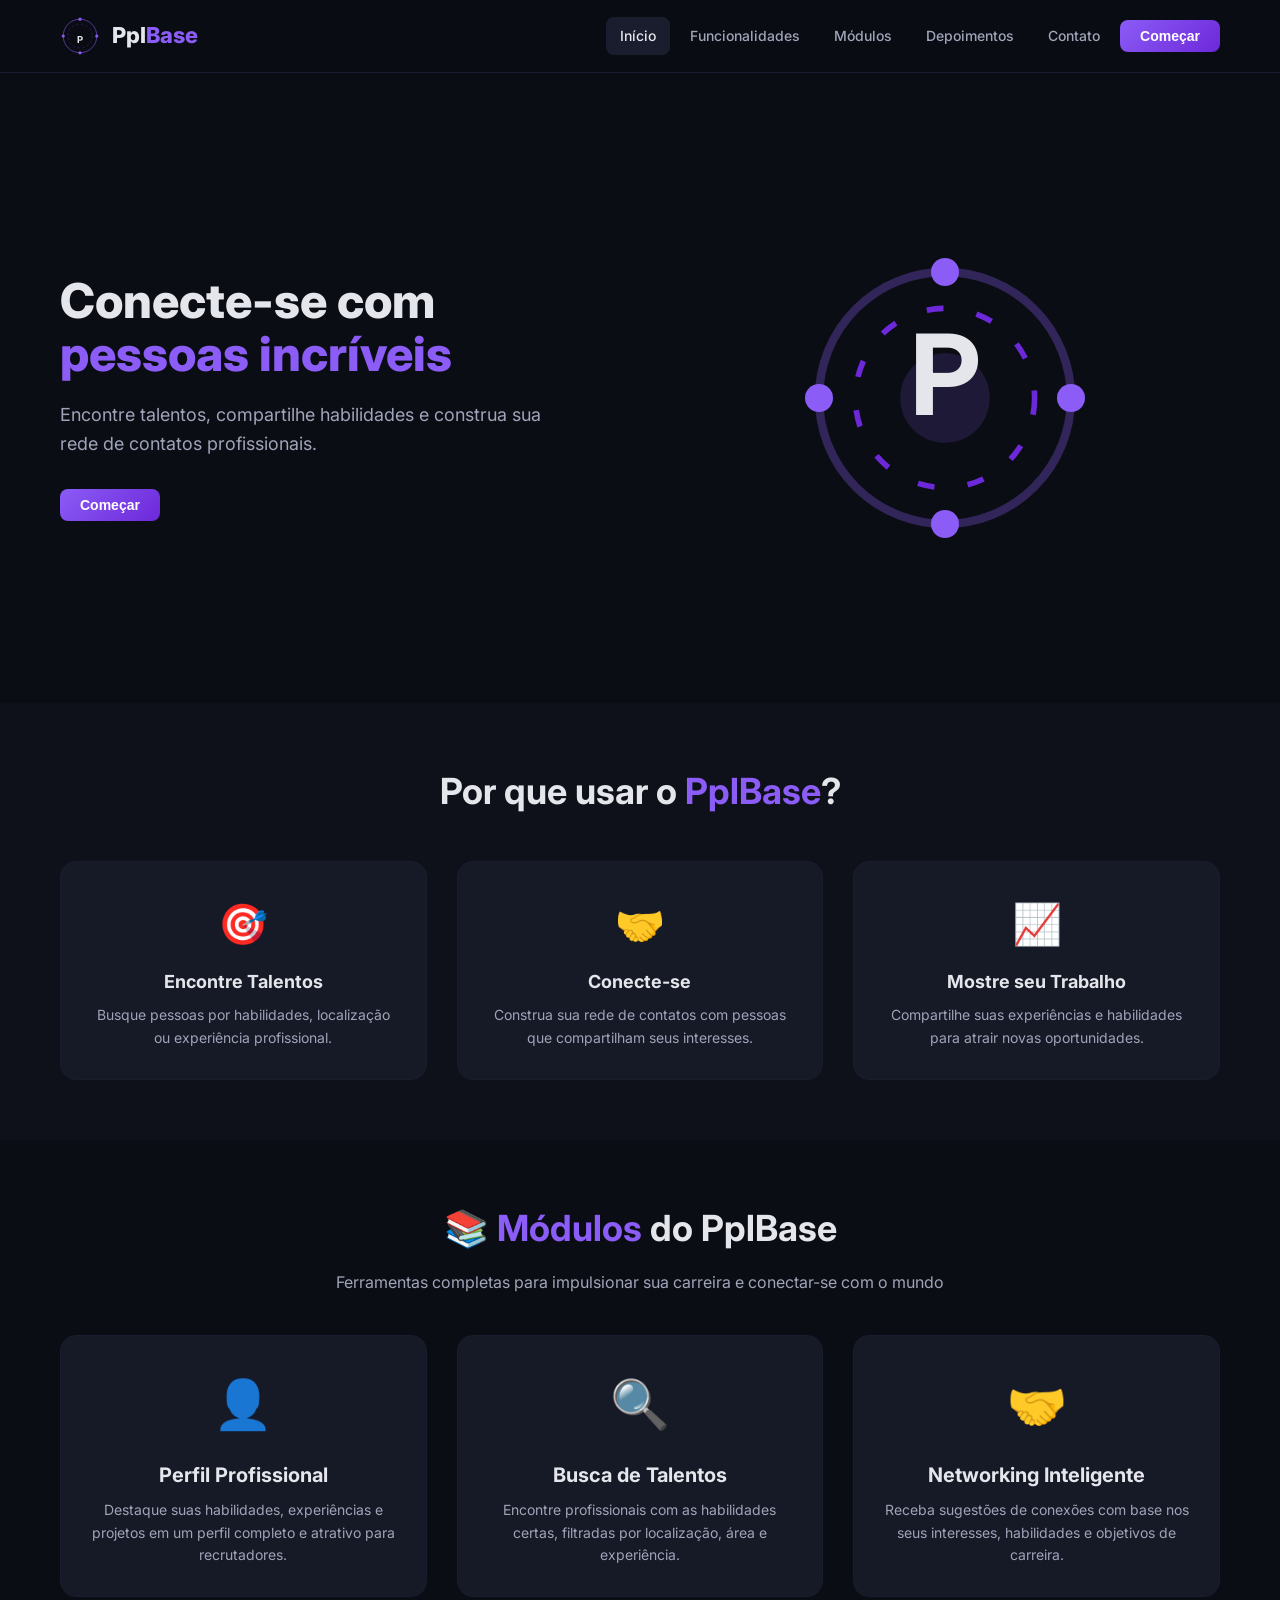
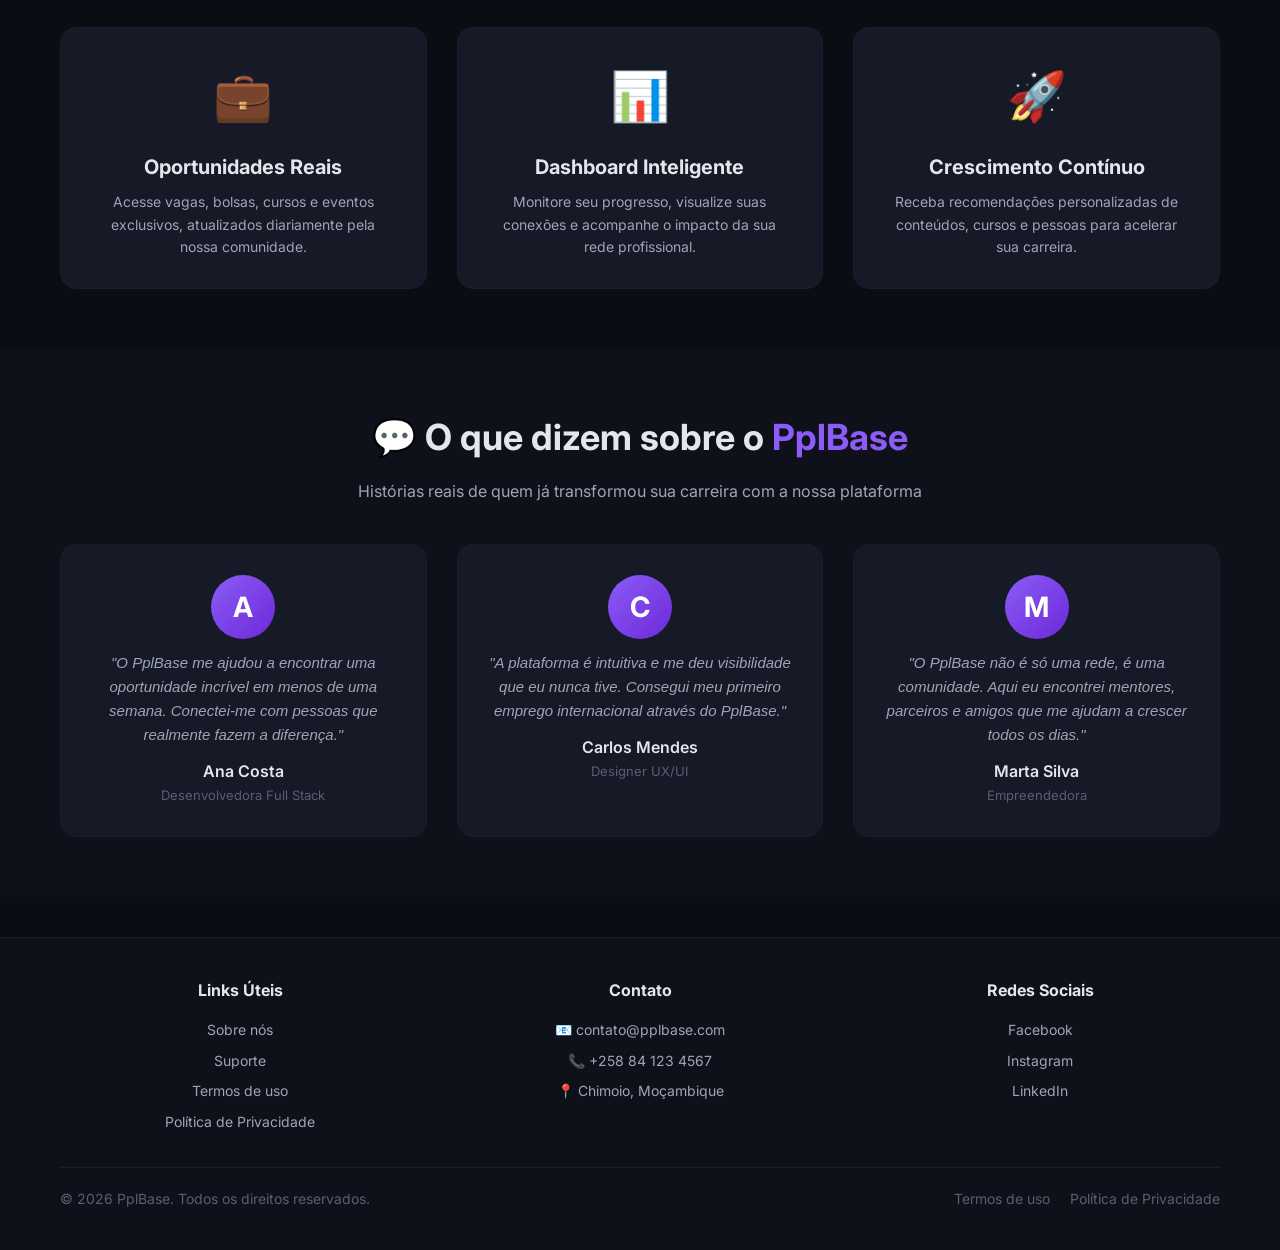
==== commit d63edd61: "Substituindo 'Fazer login' por 'Começar' + botão maior no mobile" ====
--- a/frontend/index.html
+++ b/frontend/index.html
@@ -516,7 +516,7 @@
                 <a href="#modulos">Módulos</a>
                 <a href="#depoimentos">Depoimentos</a>
                 <a href="#contato">Contato</a>
-                <button class="btn-primary" onclick="window.location.href='login.html'">Fazer login</button>
+                <button class="btn-primary" onclick="window.location.href='login.html'">Começar</button>
             </div>
             <div class="nav-links mobile" id="mobileMenu">
                 <a href="index.html" class="active">Início</a>
@@ -524,7 +524,7 @@
                 <a href="#modulos">Módulos</a>
                 <a href="#depoimentos">Depoimentos</a>
                 <a href="#contato">Contato</a>
-                <button class="btn-primary" onclick="window.location.href='login.html'">Fazer login</button>
+                <button class="btn-primary" onclick="window.location.href='login.html'">Começar</button>
             </div>
         </div>
     </nav>
@@ -536,7 +536,7 @@
                 <h1>Conecte-se com <span class="highlight">pessoas incríveis</span></h1>
                 <p>Encontre talentos, compartilhe habilidades e construa sua rede de contatos profissionais.</p>
                 <div class="hero-buttons">
-                    <button class="btn-primary" onclick="window.location.href='login.html'">Fazer login</button>
+                    <button class="btn-primary" onclick="window.location.href='login.html'">Começar</button>
                 </div>
             </div>
             <div style="display:flex; justify-content:center; align-items:center;">
--- a/frontend/style.css
+++ b/frontend/style.css
@@ -734,3 +734,33 @@
     0%, 100% { opacity: 0.3; r: 3; }
     50% { opacity: 1; r: 5; }
 }
+
+/* ===== BOTÃO COMEÇAR NO MOBILE ===== */
+@media (max-width: 768px) {
+    .btn-primary,
+    .nav-links.mobile .btn-primary {
+        padding: 14px 28px !important;
+        font-size: 18px !important;
+        border-radius: 12px !important;
+        width: 100% !important;
+        text-align: center !important;
+        margin-top: 8px !important;
+    }
+    .hero .btn-primary {
+        padding: 16px 36px !important;
+        font-size: 20px !important;
+        width: 100% !important;
+    }
+}
+
+@media (max-width: 480px) {
+    .btn-primary,
+    .nav-links.mobile .btn-primary {
+        padding: 16px 32px !important;
+        font-size: 20px !important;
+    }
+    .hero .btn-primary {
+        padding: 18px 40px !important;
+        font-size: 22px !important;
+    }
+}
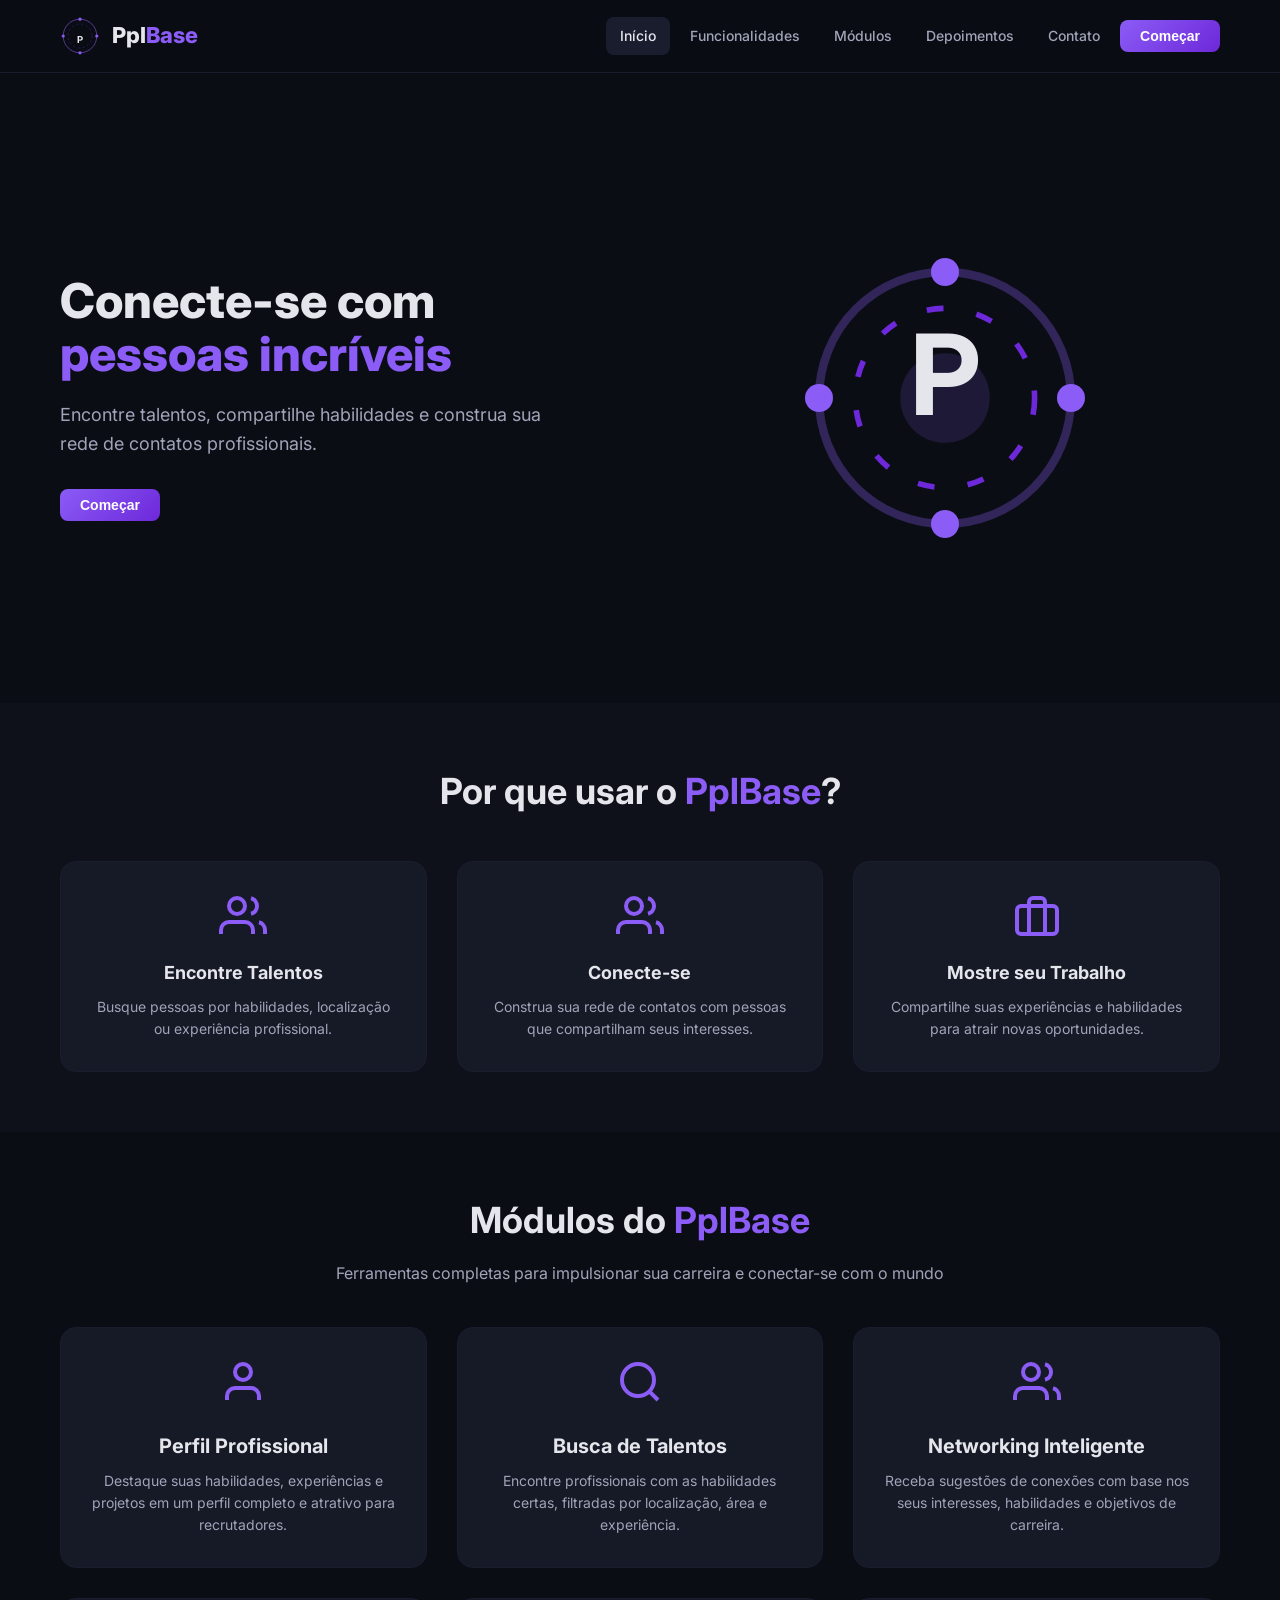
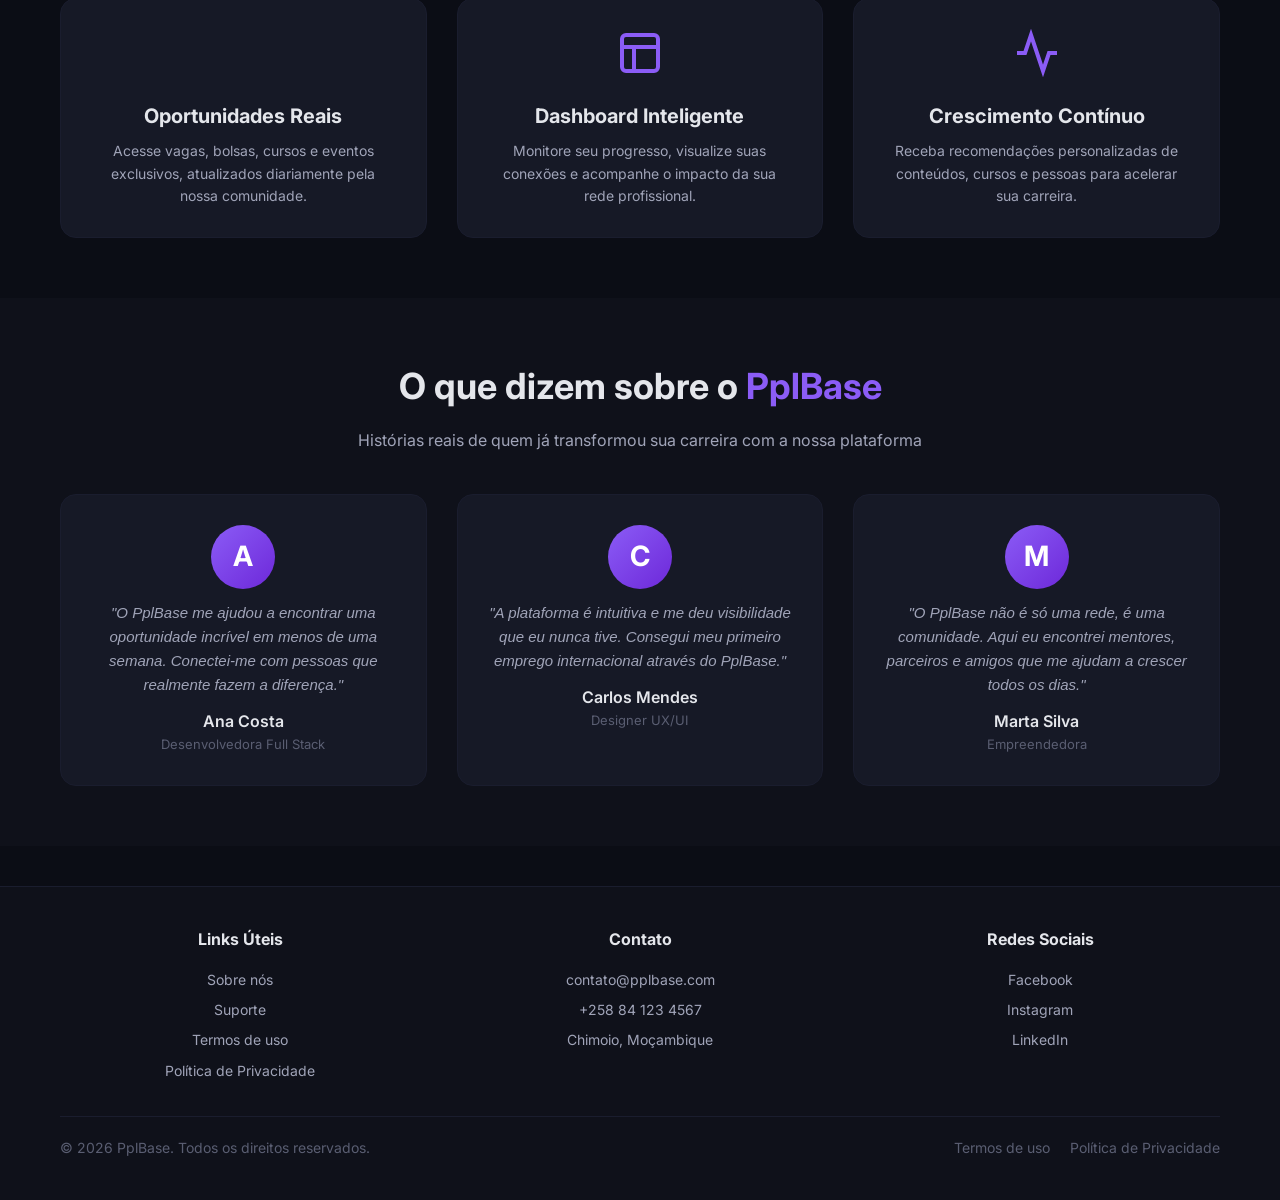
==== commit 9c967fb7: "Removendo todos os emojis e substituindo por ícones SVG profissionais" ====
--- a/frontend/index.html
+++ b/frontend/index.html
@@ -7,22 +7,14 @@
     <link rel="stylesheet" href="style.css">
     <link href="https://fonts.googleapis.com/css2?family=Inter:wght@400;500;600;700;800&display=swap" rel="stylesheet">
     <style>
-        * {
-            margin: 0;
-            padding: 0;
-            box-sizing: border-box;
-        }
+        * { margin: 0; padding: 0; box-sizing: border-box; }
         body {
             font-family: 'Inter', sans-serif;
             background: #0B0D15;
             color: #E4E6EB;
             min-height: 100vh;
         }
-        .container {
-            max-width: 1200px;
-            margin: 0 auto;
-            padding: 0 20px;
-        }
+        .container { max-width: 1200px; margin: 0 auto; padding: 0 20px; }
 
         .navbar {
             padding: 16px 0;
@@ -87,9 +79,7 @@
             font-weight: 800;
             color: #E4E6EB;
         }
-        .logo-text .highlight {
-            color: #8B5CF6;
-        }
+        .logo-text .highlight { color: #8B5CF6; }
         @keyframes girarLogo {
             0% { transform: rotate(0deg); }
             100% { transform: rotate(360deg); }
@@ -114,8 +104,7 @@
             font-size: 14px;
             transition: all 0.2s;
         }
-        .nav-links a:hover,
-        .nav-links a.active {
+        .nav-links a:hover, .nav-links a.active {
             color: #E4E6EB;
             background: #1A1D2E;
         }
@@ -159,17 +148,9 @@
             width: 100%;
             max-width: 280px;
         }
-        .nav-links.mobile.open {
-            display: flex;
-        }
-        .nav-links.mobile a {
-            padding: 10px 12px;
-        }
-        .nav-links.mobile .btn-primary {
-            width: 100%;
-            text-align: center;
-            margin-top: 4px;
-        }
+        .nav-links.mobile.open { display: flex; }
+        .nav-links.mobile a { padding: 10px 12px; }
+        .nav-links.mobile .btn-primary { width: 100%; text-align: center; margin-top: 4px; }
 
         .hero {
             padding: 80px 0 60px;
@@ -189,20 +170,14 @@
             line-height: 1.1;
             margin-bottom: 20px;
         }
-        .hero h1 .highlight {
-            color: #8B5CF6;
-        }
+        .hero h1 .highlight { color: #8B5CF6; }
         .hero p {
             font-size: 18px;
             color: #A0A4B8;
             max-width: 500px;
             margin-bottom: 30px;
         }
-        .hero-buttons {
-            display: flex;
-            gap: 16px;
-            flex-wrap: wrap;
-        }
+        .hero-buttons { display: flex; gap: 16px; flex-wrap: wrap; }
 
         .features {
             padding: 60px 0;
@@ -230,9 +205,9 @@
             border-color: #8B5CF6;
             transform: translateY(-5px);
         }
-        .feature-icon {
-            font-size: 40px;
+        .feature-card .icon {
             margin-bottom: 12px;
+            color: #8B5CF6;
         }
         .feature-card h3 {
             font-size: 18px;
@@ -243,7 +218,6 @@
             font-size: 14px;
         }
 
-        /* ===== MÓDULOS ===== */
         .modulos {
             padding: 60px 0;
             background: #0B0D15;
@@ -276,10 +250,7 @@
             border-color: #8B5CF6;
             transform: translateY(-5px);
         }
-        .modulo-card .icon {
-            font-size: 48px;
-            margin-bottom: 16px;
-        }
+        .modulo-card .icon { margin-bottom: 16px; color: #8B5CF6; }
         .modulo-card h3 {
             font-size: 20px;
             margin-bottom: 8px;
@@ -291,7 +262,6 @@
             line-height: 1.6;
         }
 
-        /* ===== DEPOIMENTOS ===== */
         .depoimentos {
             padding: 60px 0;
             background: #0F111A;
@@ -378,9 +348,7 @@
             padding: 4px 0;
             transition: color 0.3s;
         }
-        .footer-grid a:hover {
-            color: #8B5CF6;
-        }
+        .footer-grid a:hover { color: #8B5CF6; }
         .footer-bottom {
             border-top: 1px solid #1A1D2E;
             padding-top: 20px;
@@ -397,96 +365,38 @@
             text-decoration: none;
             margin-left: 16px;
         }
-        .footer-bottom a:hover {
-            color: #8B5CF6;
-        }
+        .footer-bottom a:hover { color: #8B5CF6; }
 
         @media (max-width: 1024px) {
-            .hero .container {
-                grid-template-columns: 1fr;
-                text-align: center;
-            }
-            .hero p {
-                margin: 0 auto 30px;
-            }
-            .hero-buttons {
-                justify-content: center;
-            }
-            .features-grid,
-            .modulos-grid,
-            .depoimentos-grid {
-                grid-template-columns: 1fr 1fr;
-            }
-            .footer-grid {
-                grid-template-columns: 1fr 1fr;
-            }
+            .hero .container { grid-template-columns: 1fr; text-align: center; }
+            .hero p { margin: 0 auto 30px; }
+            .hero-buttons { justify-content: center; }
+            .features-grid, .modulos-grid, .depoimentos-grid { grid-template-columns: 1fr 1fr; }
+            .footer-grid { grid-template-columns: 1fr 1fr; }
         }
         @media (max-width: 768px) {
-            .nav-links.desktop {
-                display: none;
-            }
-            .menu-toggle {
-                display: block;
-            }
-            .features-grid,
-            .modulos-grid,
-            .depoimentos-grid {
-                grid-template-columns: 1fr;
-            }
-            .hero h1 {
-                font-size: 32px;
-            }
-            .nav-links.mobile {
-                max-width: 100%;
-                right: 0;
-            }
-            .footer-grid {
-                grid-template-columns: 1fr;
-                text-align: center;
-            }
-            .footer-bottom {
-                flex-direction: column;
-                text-align: center;
-            }
-            .footer-bottom a {
-                margin: 0 8px;
-            }
+            .nav-links.desktop { display: none; }
+            .menu-toggle { display: block; }
+            .features-grid, .modulos-grid, .depoimentos-grid { grid-template-columns: 1fr; }
+            .hero h1 { font-size: 32px; }
+            .nav-links.mobile { max-width: 100%; right: 0; }
+            .footer-grid { grid-template-columns: 1fr; text-align: center; }
+            .footer-bottom { flex-direction: column; text-align: center; }
+            .footer-bottom a { margin: 0 8px; }
         }
         @media (max-width: 480px) {
-            .hero h1 {
-                font-size: 26px;
-            }
-            .hero {
-                padding: 40px 0 30px;
-                min-height: auto;
-            }
-            .features,
-            .modulos,
-            .depoimentos {
-                padding: 30px 0;
-            }
-            .features h2,
-            .modulos h2,
-            .depoimentos h2 {
-                font-size: 28px;
-            }
-            .logo-text {
-                font-size: 18px;
-            }
-            .logo-avatar {
-                width: 32px;
-                height: 32px;
-            }
-            .btn-primary {
-                padding: 8px 16px;
-                font-size: 13px;
-            }
+            .hero h1 { font-size: 26px; }
+            .hero { padding: 40px 0 30px; min-height: auto; }
+            .features, .modulos, .depoimentos { padding: 30px 0; }
+            .features h2, .modulos h2, .depoimentos h2 { font-size: 28px; }
+            .logo-text { font-size: 18px; }
+            .logo-avatar { width: 32px; height: 32px; }
+            .btn-primary { padding: 8px 16px; font-size: 13px; }
         }
     </style>
 </head>
 <body>
 
-    <!-- ===== NAVBAR ===== -->
     <nav class="navbar">
         <div class="container">
             <div class="logo">
@@ -529,7 +439,6 @@
         </div>
     </nav>
 
-    <!-- ===== HERO ===== -->
     <section class="hero">
         <div class="container">
             <div>
@@ -556,23 +465,28 @@
         </div>
     </section>
 
-    <!-- ===== FUNCIONALIDADES ===== -->
     <section class="features" id="funcionalidades">
         <div class="container">
             <h2>Por que usar o <span class="highlight">PplBase</span>?</h2>
             <div class="features-grid">
                 <div class="feature-card">
-                    <div class="feature-icon">🎯</div>
+                    <div class="icon">
+                        <svg width="48" height="48" viewBox="0 0 24 24" fill="none" stroke="currentColor" stroke-width="2"><path d="M17 21v-2a4 4 0 0 0-4-4H5a4 4 0 0 0-4 4v2"/><circle cx="9" cy="7" r="4"/><path d="M23 21v-2a4 4 0 0 0-3-3.87"/><path d="M16 3.13a4 4 0 0 1 0 7.75"/></svg>
+                    </div>
                     <h3>Encontre Talentos</h3>
                     <p>Busque pessoas por habilidades, localização ou experiência profissional.</p>
                 </div>
                 <div class="feature-card">
-                    <div class="feature-icon">🤝</div>
+                    <div class="icon">
+                        <svg width="48" height="48" viewBox="0 0 24 24" fill="none" stroke="currentColor" stroke-width="2"><path d="M17 21v-2a4 4 0 0 0-4-4H5a4 4 0 0 0-4 4v2"/><circle cx="9" cy="7" r="4"/><path d="M23 21v-2a4 4 0 0 0-3-3.87"/><path d="M16 3.13a4 4 0 0 1 0 7.75"/></svg>
+                    </div>
                     <h3>Conecte-se</h3>
                     <p>Construa sua rede de contatos com pessoas que compartilham seus interesses.</p>
                 </div>
                 <div class="feature-card">
-                    <div class="feature-icon">📈</div>
+                    <div class="icon">
+                        <svg width="48" height="48" viewBox="0 0 24 24" fill="none" stroke="currentColor" stroke-width="2"><rect x="2" y="7" width="20" height="14" rx="2"/><path d="M16 21V5a2 2 0 0 0-2-2h-4a2 2 0 0 0-2 2v16"/></svg>
+                    </div>
                     <h3>Mostre seu Trabalho</h3>
                     <p>Compartilhe suas experiências e habilidades para atrair novas oportunidades.</p>
                 </div>
@@ -580,39 +494,50 @@
         </div>
     </section>
 
-    <!-- ===== MÓDULOS ===== -->
     <section class="modulos" id="modulos">
         <div class="container">
-            <h2>📚 <span class="highlight">Módulos</span> do PplBase</h2>
+            <h2>Módulos do <span class="highlight">PplBase</span></h2>
             <p class="subtitle">Ferramentas completas para impulsionar sua carreira e conectar-se com o mundo</p>
             <div class="modulos-grid">
                 <div class="modulo-card">
-                    <div class="icon">👤</div>
+                    <div class="icon">
+                        <svg width="48" height="48" viewBox="0 0 24 24" fill="none" stroke="currentColor" stroke-width="2"><path d="M20 21v-2a4 4 0 0 0-4-4H8a4 4 0 0 0-4 4v2"/><circle cx="12" cy="7" r="4"/></svg>
+                    </div>
                     <h3>Perfil Profissional</h3>
                     <p>Destaque suas habilidades, experiências e projetos em um perfil completo e atrativo para recrutadores.</p>
                 </div>
                 <div class="modulo-card">
-                    <div class="icon">🔍</div>
+                    <div class="icon">
+                        <svg width="48" height="48" viewBox="0 0 24 24" fill="none" stroke="currentColor" stroke-width="2"><circle cx="11" cy="11" r="8"/><line x1="21" y1="21" x2="16.65" y2="16.65"/></svg>
+                    </div>
                     <h3>Busca de Talentos</h3>
                     <p>Encontre profissionais com as habilidades certas, filtradas por localização, área e experiência.</p>
                 </div>
                 <div class="modulo-card">
-                    <div class="icon">🤝</div>
+                    <div class="icon">
+                        <svg width="48" height="48" viewBox="0 0 24 24" fill="none" stroke="currentColor" stroke-width="2"><path d="M17 21v-2a4 4 0 0 0-4-4H5a4 4 0 0 0-4 4v2"/><circle cx="9" cy="7" r="4"/><path d="M23 21v-2a4 4 0 0 0-3-3.87"/><path d="M16 3.13a4 4 0 0 1 0 7.75"/></svg>
+                    </div>
                     <h3>Networking Inteligente</h3>
                     <p>Receba sugestões de conexões com base nos seus interesses, habilidades e objetivos de carreira.</p>
                 </div>
                 <div class="modulo-card">
-                    <div class="icon">💼</div>
+                    <div class="icon">
+                        <svg width="48" height="48" viewBox="0 0 24 24" fill="none" stroke="currentColor" stroke-width="2"><briefcase/></svg>
+                    </div>
                     <h3>Oportunidades Reais</h3>
                     <p>Acesse vagas, bolsas, cursos e eventos exclusivos, atualizados diariamente pela nossa comunidade.</p>
                 </div>
                 <div class="modulo-card">
-                    <div class="icon">📊</div>
+                    <div class="icon">
+                        <svg width="48" height="48" viewBox="0 0 24 24" fill="none" stroke="currentColor" stroke-width="2"><rect x="3" y="3" width="18" height="18" rx="2"/><line x1="3" y1="9" x2="21" y2="9"/><line x1="9" y1="21" x2="9" y2="9"/></svg>
+                    </div>
                     <h3>Dashboard Inteligente</h3>
                     <p>Monitore seu progresso, visualize suas conexões e acompanhe o impacto da sua rede profissional.</p>
                 </div>
                 <div class="modulo-card">
-                    <div class="icon">🚀</div>
+                    <div class="icon">
+                        <svg width="48" height="48" viewBox="0 0 24 24" fill="none" stroke="currentColor" stroke-width="2"><polyline points="22 12 18 12 15 21 9 3 6 12 2 12"/></svg>
+                    </div>
                     <h3>Crescimento Contínuo</h3>
                     <p>Receba recomendações personalizadas de conteúdos, cursos e pessoas para acelerar sua carreira.</p>
                 </div>
@@ -620,10 +545,9 @@
         </div>
     </section>
 
-    <!-- ===== DEPOIMENTOS ===== -->
     <section class="depoimentos" id="depoimentos">
         <div class="container">
-            <h2>💬 O que dizem sobre o <span class="highlight">PplBase</span></h2>
+            <h2>O que dizem sobre o <span class="highlight">PplBase</span></h2>
             <p class="subtitle">Histórias reais de quem já transformou sua carreira com a nossa plataforma</p>
             <div class="depoimentos-grid">
                 <div class="depoimento-card">
@@ -648,7 +572,6 @@
         </div>
     </section>
 
-    <!-- ===== FOOTER ===== -->
     <footer class="footer" id="contato">
         <div class="container">
             <div class="footer-grid">
@@ -661,9 +584,9 @@
                 </div>
                 <div>
                     <h4>Contato</h4>
-                    <a href="#">📧 contato@pplbase.com</a>
-                    <a href="#">📞 +258 84 123 4567</a>
-                    <a href="#">📍 Chimoio, Moçambique</a>
+                    <a href="mailto:contato@pplbase.com">contato@pplbase.com</a>
+                    <a href="tel:+258841234567">+258 84 123 4567</a>
+                    <a href="#">Chimoio, Moçambique</a>
                 </div>
                 <div>
                     <h4>Redes Sociais</h4>
@@ -687,6 +610,5 @@
             document.getElementById('mobileMenu').classList.toggle('open');
         });
     </script>
-
 </body>
 </html>
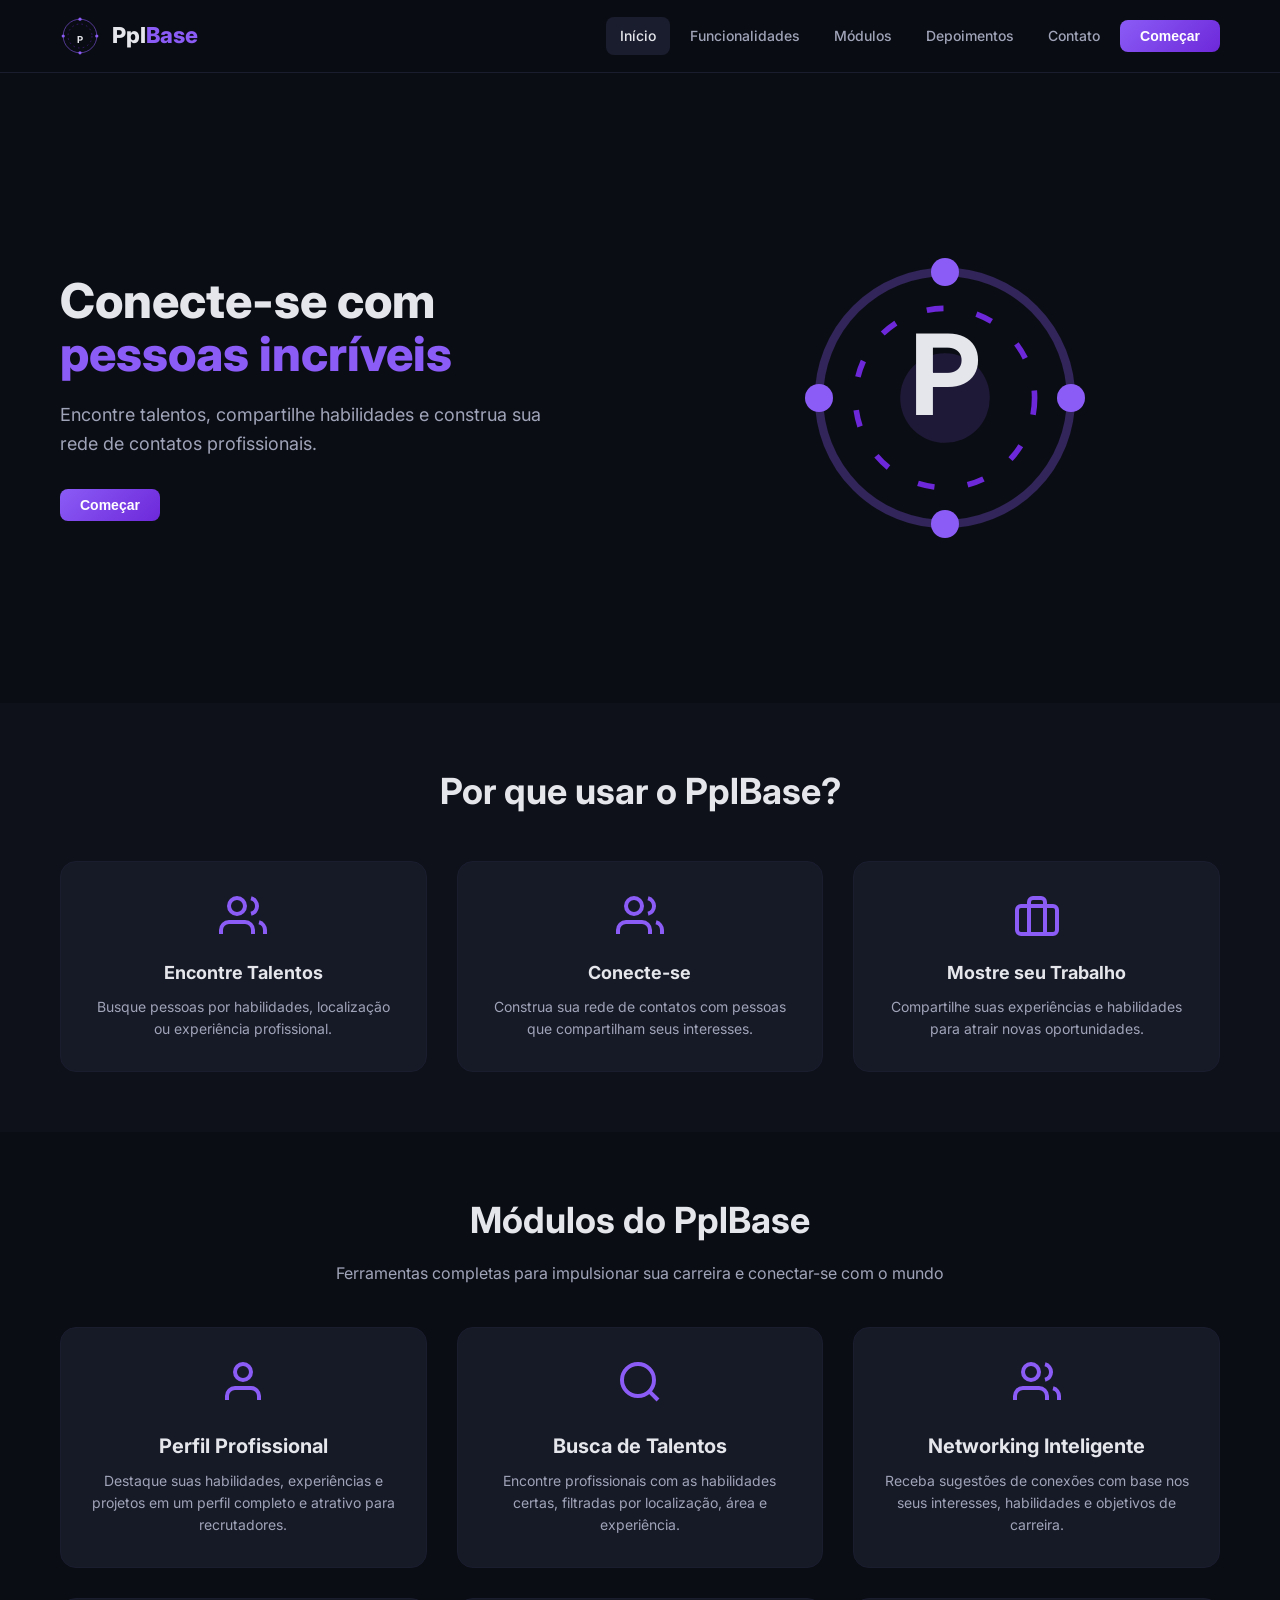
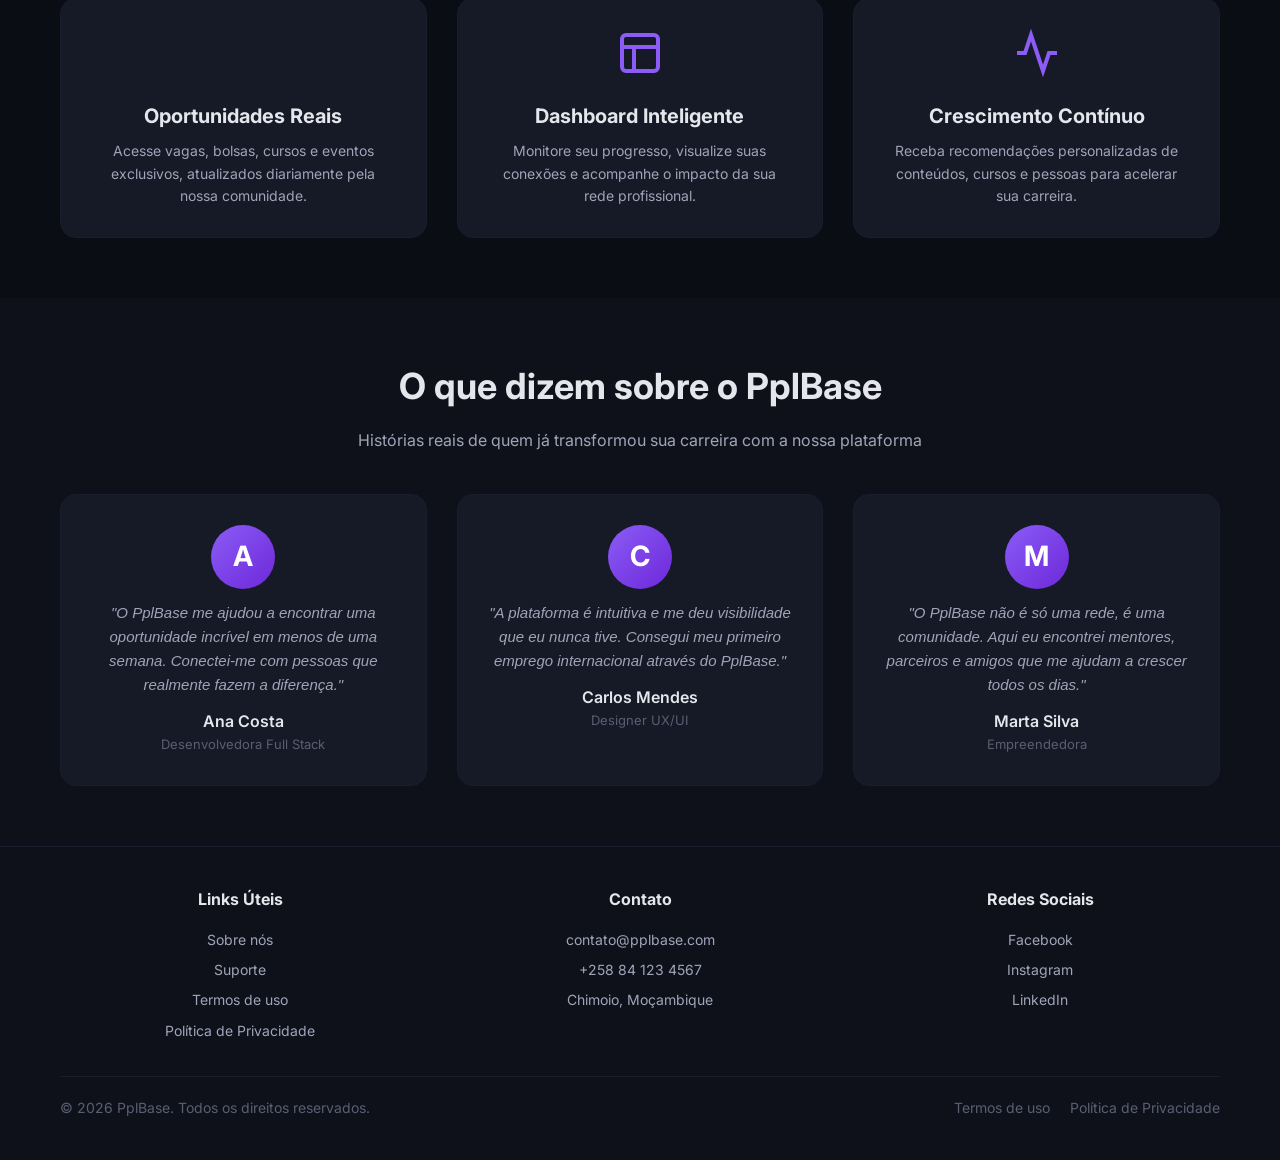
==== commit df2c0e7c: "Aplicando paleta terracota/verde-petróleo + tema claro/escuro" ====
--- a/frontend/index.html
+++ b/frontend/index.html
@@ -610,5 +610,6 @@
             document.getElementById('mobileMenu').classList.toggle('open');
         });
     </script>
+<script src="tema.js"></script>
 </body>
 </html>
--- a/frontend/style.css
+++ b/frontend/style.css
@@ -1,6 +1,35 @@
-/* ========================================================= */
-/* RESET E CORES ESCURAS */
-/* ========================================================= */
+/* ============================================================
+   PPLBASE — TEMA TERRACOTA / VERDE-PETRÓLEO
+   Ícone giratório (P com auréola) NÃO é tocado.
+   ============================================================ */
+
+[data-theme="dark"] {
+    --cor-fundo: #17201F;
+    --cor-cartao: #1C2624;
+    --cor-texto: #F2ECE3;
+    --cor-texto-secundario: #9CA39E;
+    --cor-primaria: #FF8B63;
+    --cor-secundaria: #2E8C7D;
+    --cor-destaque: #F2B705;
+    --cor-borda: rgba(242, 236, 227, 0.10);
+    --cor-hover: rgba(255, 139, 99, 0.10);
+}
+
+[data-theme="light"] {
+    --cor-fundo: #FBF6EF;
+    --cor-cartao: #FFFFFF;
+    --cor-texto: #2B2621;
+    --cor-texto-secundario: #6B625A;
+    --cor-primaria: #D9663B;
+    --cor-secundaria: #14524A;
+    --cor-destaque: #E8A93A;
+    --cor-borda: rgba(43, 38, 33, 0.10);
+    --cor-hover: rgba(217, 102, 59, 0.08);
+}
+
+/* ============================================================ */
+/* RESET */
+/* ============================================================ */
 
 * {
     margin: 0;
@@ -9,34 +38,35 @@
 }
 
 body {
-    font-family: 'Inter', sans-serif;
-    background: #0B0D15;
-    color: #E4E6EB;
+    font-family: 'Inter', -apple-system, BlinkMacSystemFont, 'Segoe UI', Roboto, sans-serif;
+    background: var(--cor-fundo);
+    color: var(--cor-texto);
     line-height: 1.6;
-}
+    min-height: 100vh;
+    transition: background-color 0.3s ease, color 0.3s ease;
+}
+
+a { text-decoration: none; color: inherit; }
 
 .container {
     max-width: 1200px;
     margin: 0 auto;
-    padding: 0 20px;
-}
-
-.highlight {
-    color: #8B5CF6;
-}
-
-/* ========================================================= */
-/* NAVBAR (DESKTOP E MOBILE) */
-/* ========================================================= */
+    padding: 0 24px;
+}
+
+/* ============================================================ */
+/* NAVBAR */
+/* ============================================================ */
 
 .navbar {
     padding: 16px 0;
-    background: rgba(11, 13, 21, 0.95);
-    backdrop-filter: blur(10px);
-    border-bottom: 1px solid #1A1D2E;
+    background: var(--cor-fundo);
+    border-bottom: 1px solid var(--cor-borda);
     position: sticky;
     top: 0;
     z-index: 100;
+    backdrop-filter: blur(12px);
+    -webkit-backdrop-filter: blur(12px);
 }
 
 .navbar .container {
@@ -44,25 +74,86 @@
     justify-content: space-between;
     align-items: center;
     flex-wrap: wrap;
-    position: relative;
-}
-
-.logo-text {
+    gap: 12px;
+}
+
+/* ============================================================ */
+/* LOGO — ÍCONE GIRATÓRIO (NÃO MEXER) */
+/* ============================================================ */
+
+.logo {
+    display: flex;
+    align-items: center;
+    gap: 12px;
     font-size: 22px;
     font-weight: 800;
-    color: #fff;
-}
-
-/* ===== MENU DESKTOP ===== */
+}
+
+.logo-avatar { width: 40px; height: 40px; flex-shrink: 0; }
+
+.logo-svg {
+    width: 100%;
+    height: 100%;
+    animation: girarLogo 8s linear infinite;
+}
+
+.logo-ring {
+    fill: none;
+    stroke: var(--cor-primaria);
+    stroke-width: 2;
+    opacity: 0.8;
+}
+
+.logo-ring-2 {
+    stroke: var(--cor-secundaria);
+    stroke-width: 1.5;
+    stroke-dasharray: 4 8;
+    animation: girarLogo 4s linear infinite reverse;
+}
+
+.logo-dot {
+    fill: var(--cor-primaria);
+    animation: pulsarDot 2s ease-in-out infinite;
+}
+.logo-dot:nth-child(3) { animation-delay: 0.5s; }
+.logo-dot:nth-child(4) { animation-delay: 1s; }
+.logo-dot:nth-child(5) { animation-delay: 1.5s; }
+
+.logo-letter {
+    fill: var(--cor-texto);
+    font-size: 24px;
+    font-weight: 700;
+    font-family: 'Inter', sans-serif;
+    text-anchor: middle;
+    dominant-baseline: central;
+}
+
+.logo-text { color: var(--cor-texto); }
+.logo-text .highlight { color: var(--cor-primaria); }
+
+@keyframes girarLogo {
+    0% { transform: rotate(0deg); }
+    100% { transform: rotate(360deg); }
+}
+
+@keyframes pulsarDot {
+    0%, 100% { opacity: 0.3; r: 3; }
+    50% { opacity: 1; r: 5; }
+}
+
+/* ============================================================ */
+/* NAV LINKS */
+/* ============================================================ */
+
 .nav-links {
     display: flex;
     align-items: center;
     gap: 8px;
+    flex-wrap: wrap;
 }
 
 .nav-links a {
-    color: #A0A4B8;
-    text-decoration: none;
+    color: var(--cor-texto-secundario);
     padding: 8px 16px;
     border-radius: 8px;
     font-weight: 500;
@@ -72,63 +163,15 @@
 
 .nav-links a:hover,
 .nav-links a.active {
-    color: #E4E6EB;
-    background: #1A1D2E;
-}
-
-/* ===== MENU MOBILE (HAMBÚRGUER) ===== */
-.menu-toggle {
-    display: none;
-    background: none;
-    border: none;
-    color: #E4E6EB;
-    font-size: 24px;
-    cursor: pointer;
-    padding: 8px;
-}
-
-.nav-links.mobile {
-    display: none;
-    flex-direction: column;
-    background: #161926;
-    border: 1px solid #1A1D2E;
-    border-radius: 12px;
-    padding: 16px;
-    position: absolute;
-    top: 60px;
-    right: 0;
-    z-index: 100;
-    min-width: 180px;
-    width: 100%;
-    max-width: 300px;
-}
-
-.nav-links.mobile.open {
-    display: flex;
-}
-
-.nav-links.mobile a {
-    padding: 10px 12px;
-    color: #A0A4B8;
-    text-decoration: none;
-    border-radius: 6px;
-}
-
-.nav-links.mobile a:hover,
-.nav-links.mobile a.active {
-    background: #1A1D2E;
-    color: #E4E6EB;
-}
-
-.nav-links.mobile button {
-    margin-top: 8px;
-    width: 100%;
-    padding: 10px;
-}
-
-/* ========================================================= */
+    color: var(--cor-texto);
+    background: var(--cor-hover);
+}
+
+.nav-links a.active { color: var(--cor-primaria); }
+
+/* ============================================================ */
 /* BOTÕES */
-/* ========================================================= */
+/* ============================================================ */
 
 .btn {
     padding: 10px 24px;
@@ -138,629 +181,278 @@
     font-size: 14px;
     cursor: pointer;
     transition: all 0.3s;
-}
-
-.btn-primary {
-    background: linear-gradient(135deg, #8B5CF6, #6D28D9);
-    color: #fff;
-}
-
-.btn-primary:hover {
+    display: inline-flex;
+    align-items: center;
+    gap: 8px;
+}
+
+.btn-primary,
+.btn-primario {
+    background: var(--cor-primaria);
+    background-image: none;
+    color: #FFFFFF;
+}
+
+.btn-primary:hover,
+.btn-primario:hover {
     transform: translateY(-2px);
-    box-shadow: 0 8px 30px rgba(139, 92, 246, 0.4);
-}
-
-.btn-full {
-    width: 100%;
-    padding: 14px;
-    font-size: 16px;
+    box-shadow: 0 8px 30px rgba(255, 139, 99, 0.35);
 }
 
 .btn-outline {
     background: transparent;
-    color: #A0A4B8;
-    border: 2px solid #2A2D3E;
+    color: var(--cor-texto-secundario);
+    border: 2px solid var(--cor-borda);
 }
 
 .btn-outline:hover {
-    border-color: #8B5CF6;
-    color: #fff;
-}
-
-.btn-large {
-    padding: 14px 36px;
-    font-size: 16px;
-}
-
-.btn-small {
-    padding: 6px 16px;
-    font-size: 13px;
-    border-radius: 6px;
-}
-
-/* ========================================================= */
-/* HERO (LANDING PAGE) */
-/* ========================================================= */
-
-.hero {
-    padding: 80px 0 60px;
-    min-height: 80vh;
+    border-color: var(--cor-primaria);
+    color: var(--cor-texto);
+}
+
+.btn-small { padding: 6px 16px; font-size: 13px; border-radius: 6px; }
+.btn-full { width: 100%; padding: 14px; font-size: 16px; }
+
+/* ============================================================ */
+/* TOGGLE DE TEMA */
+/* ============================================================ */
+
+.theme-toggle { display: flex; align-items: center; }
+
+.toggle-tema {
+    width: 52px;
+    height: 28px;
+    border-radius: 999px;
+    background: var(--cor-cartao);
+    border: 1px solid var(--cor-borda);
+    position: relative;
+    cursor: pointer;
+    padding: 0;
+    transition: background 0.3s;
+}
+
+.toggle-tema::after {
+    content: "";
+    position: absolute;
+    top: 2px;
+    left: 2px;
+    width: 22px;
+    height: 22px;
+    border-radius: 50%;
+    background: var(--cor-primaria);
+    transition: transform 0.2s ease;
+}
+
+[data-theme="light"] .toggle-tema::after {
+    transform: translateX(24px);
+}
+
+/* ============================================================ */
+/* CARDS */
+/* ============================================================ */
+
+.card,
+.dashboard-card,
+.feature-card,
+.modulo-card,
+.depoimento-card {
+    background: var(--cor-cartao);
+    border: 1px solid var(--cor-borda);
+    border-radius: 16px;
+    padding: 24px;
+    transition: all 0.3s;
+}
+
+.card:hover,
+.feature-card:hover,
+.modulo-card:hover,
+.depoimento-card:hover {
+    border-color: var(--cor-primaria);
+    transform: translateY(-4px);
+}
+
+/* ============================================================ */
+/* AVATAR DE PERFIL — COR SÓLIDA (SEM GRADIENTE) */
+/* ============================================================ */
+
+.avatar-perfil,
+.profile-avatar,
+.feed-item .avatar,
+.depoimento-card .avatar,
+.sugestao-item .avatar {
+    background: var(--cor-primaria);
+    background-image: none;
+    color: #FFFFFF;
     display: flex;
     align-items: center;
-}
-
-.hero .container {
-    display: grid;
-    grid-template-columns: 1fr 1fr;
-    gap: 60px;
-    align-items: center;
-}
-
-.hero h1 {
-    font-size: 52px;
-    font-weight: 800;
-    line-height: 1.1;
-    margin-bottom: 20px;
-}
-
-.hero p {
-    font-size: 18px;
-    color: #A0A4B8;
-    max-width: 500px;
-    margin-bottom: 30px;
-}
-
-.hero-buttons {
-    display: flex;
-    gap: 16px;
-    flex-wrap: wrap;
-}
-
-.hero-illustration {
-    display: flex;
     justify-content: center;
-    align-items: center;
-    position: relative;
-    height: 400px;
-}
-
-.icon-grid {
-    display: grid;
-    grid-template-columns: repeat(3, 1fr);
-    gap: 20px;
-    z-index: 10;
-    font-size: 48px;
-}
-
-.icon-grid span {
-    background: rgba(11, 13, 21, 0.8);
-    backdrop-filter: blur(10px);
-    padding: 20px;
-    border-radius: 16px;
-    border: 1px solid #1A1D2E;
-    text-align: center;
-    transition: all 0.3s;
-}
-
-.icon-grid span:hover {
-    transform: scale(1.1);
-    border-color: #8B5CF6;
-}
-
-.circle {
-    position: absolute;
-    border-radius: 50%;
-    opacity: 0.3;
-}
-
-.circle-1 {
-    width: 300px;
-    height: 300px;
-    background: #8B5CF6;
-    top: 50%;
-    left: 50%;
-    transform: translate(-50%, -50%);
-    animation: pulse 6s infinite;
-}
-
-.circle-2 {
-    width: 200px;
-    height: 200px;
-    background: #6D28D9;
-    top: 30%;
-    left: 30%;
-    animation: pulse 8s infinite reverse;
-}
-
-.circle-3 {
-    width: 150px;
-    height: 150px;
-    background: #4C1D95;
-    bottom: 20%;
-    right: 20%;
-    animation: pulse 10s infinite;
-}
-
-@keyframes pulse {
-    0%, 100% { transform: translate(-50%, -50%) scale(1); }
-    50% { transform: translate(-50%, -50%) scale(1.1); }
-}
-
-/* ========================================================= */
-/* FEATURES (LANDING PAGE) */
-/* ========================================================= */
-
-.features {
-    padding: 80px 0;
-    background: #0F111A;
-}
-
-.features h2 {
-    text-align: center;
-    font-size: 36px;
-    margin-bottom: 50px;
-}
-
-.features-grid {
-    display: grid;
-    grid-template-columns: repeat(3, 1fr);
-    gap: 30px;
-}
-
-.feature-card {
-    background: #161926;
-    padding: 40px 30px;
-    border-radius: 16px;
-    border: 1px solid #1A1D2E;
-    text-align: center;
-    transition: all 0.3s;
-}
-
-.feature-card:hover {
-    border-color: #8B5CF6;
-    transform: translateY(-5px);
-}
-
-.feature-icon {
-    font-size: 48px;
-    margin-bottom: 16px;
-}
-
-.feature-card h3 {
-    font-size: 20px;
-    margin-bottom: 10px;
-}
-
-.feature-card p {
-    color: #A0A4B8;
+    font-weight: 700;
+}
+
+/* ============================================================ */
+/* FORMULÁRIOS */
+/* ============================================================ */
+
+.form-group { margin-bottom: 16px; }
+
+.form-group label {
+    display: block;
+    font-weight: 500;
+    color: var(--cor-texto);
     font-size: 14px;
-}
-
-/* ========================================================= */
-/* COMO FUNCIONA (LANDING PAGE) */
-/* ========================================================= */
-
-.como-funciona {
-    padding: 80px 0;
-}
-
-.como-funciona h2 {
-    text-align: center;
-    font-size: 36px;
-    margin-bottom: 50px;
-}
-
-.steps {
-    display: grid;
-    grid-template-columns: repeat(3, 1fr);
-    gap: 40px;
-}
-
-.step {
-    text-align: center;
-}
-
-.step-number {
-    width: 60px;
-    height: 60px;
-    border-radius: 50%;
-    background: linear-gradient(135deg, #8B5CF6, #6D28D9);
-    color: #fff;
-    font-size: 24px;
-    font-weight: 800;
-    display: flex;
-    align-items: center;
-    justify-content: center;
-    margin: 0 auto 16px;
-}
-
-.step h3 {
-    font-size: 20px;
-    margin-bottom: 8px;
-}
-
-.step p {
-    color: #A0A4B8;
-}
-
-/* ========================================================= */
+    margin-bottom: 4px;
+}
+
+.form-group input,
+.form-group select,
+.form-group textarea {
+    width: 100%;
+    padding: 12px 16px;
+    background: var(--cor-fundo);
+    border: 2px solid var(--cor-borda);
+    border-radius: 8px;
+    color: var(--cor-texto);
+    font-size: 14px;
+    font-family: inherit;
+    transition: border-color 0.2s;
+}
+
+.form-group input:focus,
+.form-group select:focus,
+.form-group textarea:focus {
+    outline: none;
+    border-color: var(--cor-primaria);
+}
+
+.form-group input::placeholder { color: var(--cor-texto-secundario); }
+
+/* ============================================================ */
 /* MODAL */
-/* ========================================================= */
+/* ============================================================ */
 
 .modal {
     display: none;
     position: fixed;
-    top: 0;
-    left: 0;
+    inset: 0;
+    background: rgba(0, 0, 0, 0.7);
+    backdrop-filter: blur(8px);
+    z-index: 1000;
+    align-items: center;
+    justify-content: center;
+    padding: 20px;
+}
+
+.modal.active { display: flex; }
+
+.modal-content {
+    background: var(--cor-cartao);
+    border: 1px solid var(--cor-borda);
+    border-radius: 16px;
+    padding: 32px;
+    max-width: 480px;
     width: 100%;
-    height: 100%;
-    background: rgba(0, 0, 0, 0.8);
-    backdrop-filter: blur(10px);
-    z-index: 1000;
-    align-items: center;
-    justify-content: center;
-}
-
-.modal.active {
-    display: flex;
-}
-
-.modal-content {
-    background: #161926;
-    padding: 40px;
-    border-radius: 16px;
-    max-width: 480px;
-    width: 90%;
     max-height: 90vh;
     overflow-y: auto;
-    border: 1px solid #1A1D2E;
     position: relative;
-    margin: 16px;
 }
 
 .modal-close {
     position: absolute;
-    top: 16px;
-    right: 24px;
-    font-size: 32px;
+    top: 12px;
+    right: 16px;
+    font-size: 28px;
     cursor: pointer;
-    color: #5A5E72;
-    transition: color 0.3s;
-}
-
-.modal-close:hover {
-    color: #fff;
-}
-
-.modal-tabs {
+    color: var(--cor-texto-secundario);
+    background: none;
+    border: none;
+}
+
+.modal-close:hover { color: var(--cor-texto); }
+
+/* ============================================================ */
+/* MENU 3 BARRAS */
+/* ============================================================ */
+
+.side-menu .menu-icon,
+.btn-menu {
+    width: 48px;
+    height: 48px;
+    border-radius: 50%;
+    background: var(--cor-primaria);
+    background-image: none;
+    border: none;
+    color: #FFFFFF;
     display: flex;
-    gap: 0;
-    margin-bottom: 30px;
-    border-radius: 8px;
-    overflow: hidden;
-    border: 1px solid #1A1D2E;
-}
-
-.modal-tabs .tab {
-    flex: 1;
-    padding: 12px;
-    background: transparent;
-    border: none;
-    color: #A0A4B8;
-    font-weight: 600;
+    align-items: center;
+    justify-content: center;
     cursor: pointer;
+    box-shadow: 0 4px 20px rgba(255, 139, 99, 0.35);
     transition: all 0.3s;
 }
 
-.modal-tabs .tab.active {
-    background: #8B5CF6;
-    color: #fff;
-}
-
-.modal-tabs .tab:hover:not(.active) {
-    background: #1A1D2E;
-}
-
-.modal-form {
-    display: none;
-}
-
-.modal-form.active {
-    display: block;
-}
-
-.modal-form h2 {
-    margin-bottom: 24px;
-    font-size: 24px;
-    text-align: center;
-}
-
-.form-group {
-    margin-bottom: 16px;
-}
-
-.form-group label {
-    display: block;
-    margin-bottom: 6px;
-    font-weight: 500;
-    color: #A0A4B8;
-    font-size: 14px;
-}
-
-.form-group input {
-    width: 100%;
-    padding: 12px 16px;
-    background: #0B0D15;
-    border: 1px solid #1A1D2E;
-    border-radius: 8px;
-    color: #fff;
-    font-size: 14px;
-    transition: border-color 0.3s;
-}
-
-.form-group input:focus {
-    outline: none;
-    border-color: #8B5CF6;
-}
-
-.form-message {
-    margin-top: 16px;
-    text-align: center;
-    font-size: 14px;
-}
-
-.form-message.success {
-    color: #4ADE80;
-}
-
-.form-message.error {
-    color: #F87171;
-}
-
-/* ========================================================= */
+.side-menu .menu-icon:hover,
+.btn-menu:hover { transform: scale(1.05); }
+
+.side-menu .menu-dropdown {
+    background: var(--cor-cartao);
+    border: 1px solid var(--cor-borda);
+    border-radius: 12px;
+}
+
+.side-menu .menu-dropdown button { color: var(--cor-texto); }
+.side-menu .menu-dropdown button:hover { background: var(--cor-hover); }
+
+/* ============================================================ */
+/* TAGS */
+/* ============================================================ */
+
+.tag {
+    display: inline-block;
+    background: var(--cor-fundo);
+    color: var(--cor-primaria);
+    padding: 4px 12px;
+    border-radius: 20px;
+    font-size: 13px;
+    margin: 3px;
+    border: 1px solid var(--cor-borda);
+}
+
+/* ============================================================ */
 /* FOOTER */
-/* ========================================================= */
+/* ============================================================ */
 
 footer {
     padding: 40px 0;
+    border-top: 1px solid var(--cor-borda);
     text-align: center;
-    border-top: 1px solid #1A1D2E;
-    color: #5A5E72;
-    margin-top: 40px;
-}
-
-/* ========================================================= */
-/* RESPONSIVO GLOBAL */
-/* ========================================================= */
-
-/* Tablets e telas médias */
-@media (max-width: 1024px) {
-    .hero .container {
-        grid-template-columns: 1fr;
-        text-align: center;
-    }
-    .hero p {
-        margin: 0 auto 30px;
-    }
-    .hero-buttons {
-        justify-content: center;
-    }
-    .hero-illustration {
-        height: 300px;
-    }
-    .features-grid,
-    .steps {
-        grid-template-columns: 1fr 1fr;
-    }
-}
-
-/* Mobile (até 768px) */
+    color: var(--cor-texto-secundario);
+    font-size: 14px;
+}
+
+/* ============================================================ */
+/* NOTIFICAÇÕES */
+/* ============================================================ */
+
+.notification-badge {
+    background: var(--cor-primaria);
+    color: #FFFFFF;
+}
+
+/* ============================================================ */
+/* MENSAGENS */
+/* ============================================================ */
+
+.form-message.success { color: var(--cor-secundaria); }
+.form-message.error { color: #EF4444; }
+
+/* ============================================================ */
+/* RESPONSIVO */
+/* ============================================================ */
+
 @media (max-width: 768px) {
-    /* Menu */
-    .nav-links.desktop {
-        display: none;
-    }
-    .menu-toggle {
-        display: block;
-    }
-    .nav-links.mobile {
-        max-width: 100%;
-        right: 0;
-        top: 60px;
-    }
-
-    /* Hero */
-    .hero {
-        padding: 40px 0 30px;
-        min-height: auto;
-    }
-    .hero h1 {
-        font-size: 32px;
-    }
-    .hero p {
-        font-size: 16px;
-    }
-    .hero-illustration {
-        height: 250px;
-    }
-    .icon-grid {
-        font-size: 32px;
-        gap: 12px;
-    }
-    .icon-grid span {
-        padding: 12px;
-    }
-
-    /* Features e Steps */
-    .features {
-        padding: 40px 0;
-    }
-    .features h2 {
-        font-size: 28px;
-        margin-bottom: 30px;
-    }
-    .features-grid {
-        grid-template-columns: 1fr;
-        gap: 16px;
-    }
-    .feature-card {
-        padding: 24px 20px;
-    }
-    .como-funciona {
-        padding: 40px 0;
-    }
-    .como-funciona h2 {
-        font-size: 28px;
-        margin-bottom: 30px;
-    }
-    .steps {
-        grid-template-columns: 1fr;
-        gap: 24px;
-    }
-
-    /* Modal */
-    .modal-content {
-        padding: 24px;
-        margin: 12px;
-        width: 95%;
-    }
-    .modal-form h2 {
-        font-size: 20px;
-    }
-    .modal-tabs .tab {
-        padding: 10px;
-        font-size: 13px;
-    }
-
-    /* Botões */
-    .btn-large {
-        padding: 12px 24px;
-        font-size: 14px;
-    }
-    .btn {
-        padding: 8px 18px;
-        font-size: 13px;
-    }
-
-    /* Footer */
-    footer {
-        padding: 24px 0;
-        margin-top: 20px;
-    }
-}
-
-/* Mobile pequeno (até 480px) */
-@media (max-width: 480px) {
-    .hero h1 {
-        font-size: 26px;
-    }
-    .hero-illustration {
-        height: 200px;
-    }
-    .icon-grid {
-        font-size: 24px;
-        gap: 8px;
-    }
-    .icon-grid span {
-        padding: 8px;
-    }
-    .features h2 {
-        font-size: 24px;
-    }
-    .como-funciona h2 {
-        font-size: 24px;
-    }
-    .modal-content {
-        padding: 16px;
-    }
-    .logo-text {
-        font-size: 18px;
-    }
-    .container {
-        padding: 0 12px;
-    }
-}
-
-/* ===== LOGO ANIMADA (GLOBAL) ===== */
-.logo-avatar {
-    width: 42px;
-    height: 42px;
-    flex-shrink: 0;
-}
-
-.logo-svg {
-    width: 100%;
-    height: 100%;
-    animation: girarLogo 8s linear infinite;
-}
-
-.logo-ring {
-    fill: none;
-    stroke: #8B5CF6;
-    stroke-width: 2;
-    opacity: 0.7;
-}
-
-.logo-ring-2 {
-    stroke: #6D28D9;
-    stroke-width: 1.5;
-    stroke-dasharray: 4 8;
-    animation: girarLogo 4s linear infinite reverse;
-}
-
-.logo-dot {
-    fill: #8B5CF6;
-    animation: pulsarDot 2s ease-in-out infinite;
-}
-.logo-dot:nth-child(3) { animation-delay: 0.5s; }
-.logo-dot:nth-child(4) { animation-delay: 1s; }
-.logo-dot:nth-child(5) { animation-delay: 1.5s; }
-
-.logo-letter {
-    fill: #E4E6EB;
-    font-size: 28px;
-    font-weight: 700;
-    font-family: 'Inter', sans-serif;
-    text-anchor: middle;
-    dominant-baseline: central;
-}
-
-@keyframes girarLogo {
-    0% { transform: rotate(0deg); }
-    100% { transform: rotate(360deg); }
-}
-
-@keyframes pulsarDot {
-    0%, 100% { opacity: 0.3; r: 3; }
-    50% { opacity: 1; r: 5; }
-}
-
-/* ===== BOTÃO COMEÇAR NO MOBILE ===== */
-@media (max-width: 768px) {
-    .btn-primary,
-    .nav-links.mobile .btn-primary {
-        padding: 14px 28px !important;
-        font-size: 18px !important;
-        border-radius: 12px !important;
-        width: 100% !important;
-        text-align: center !important;
-        margin-top: 8px !important;
-    }
-    .hero .btn-primary {
-        padding: 16px 36px !important;
-        font-size: 20px !important;
-        width: 100% !important;
-    }
-}
-
-@media (max-width: 480px) {
-    .btn-primary,
-    .nav-links.mobile .btn-primary {
-        padding: 16px 32px !important;
-        font-size: 20px !important;
-    }
-    .hero .btn-primary {
-        padding: 18px 40px !important;
-        font-size: 22px !important;
-    }
-}
+    .nav-links a { padding: 6px 10px; font-size: 13px; }
+    .logo-text { font-size: 18px; }
+    .logo-avatar { width: 32px; height: 32px; }
+    .btn-primary { padding: 8px 16px; font-size: 13px; }
+    .modal-content { padding: 24px; }
+}
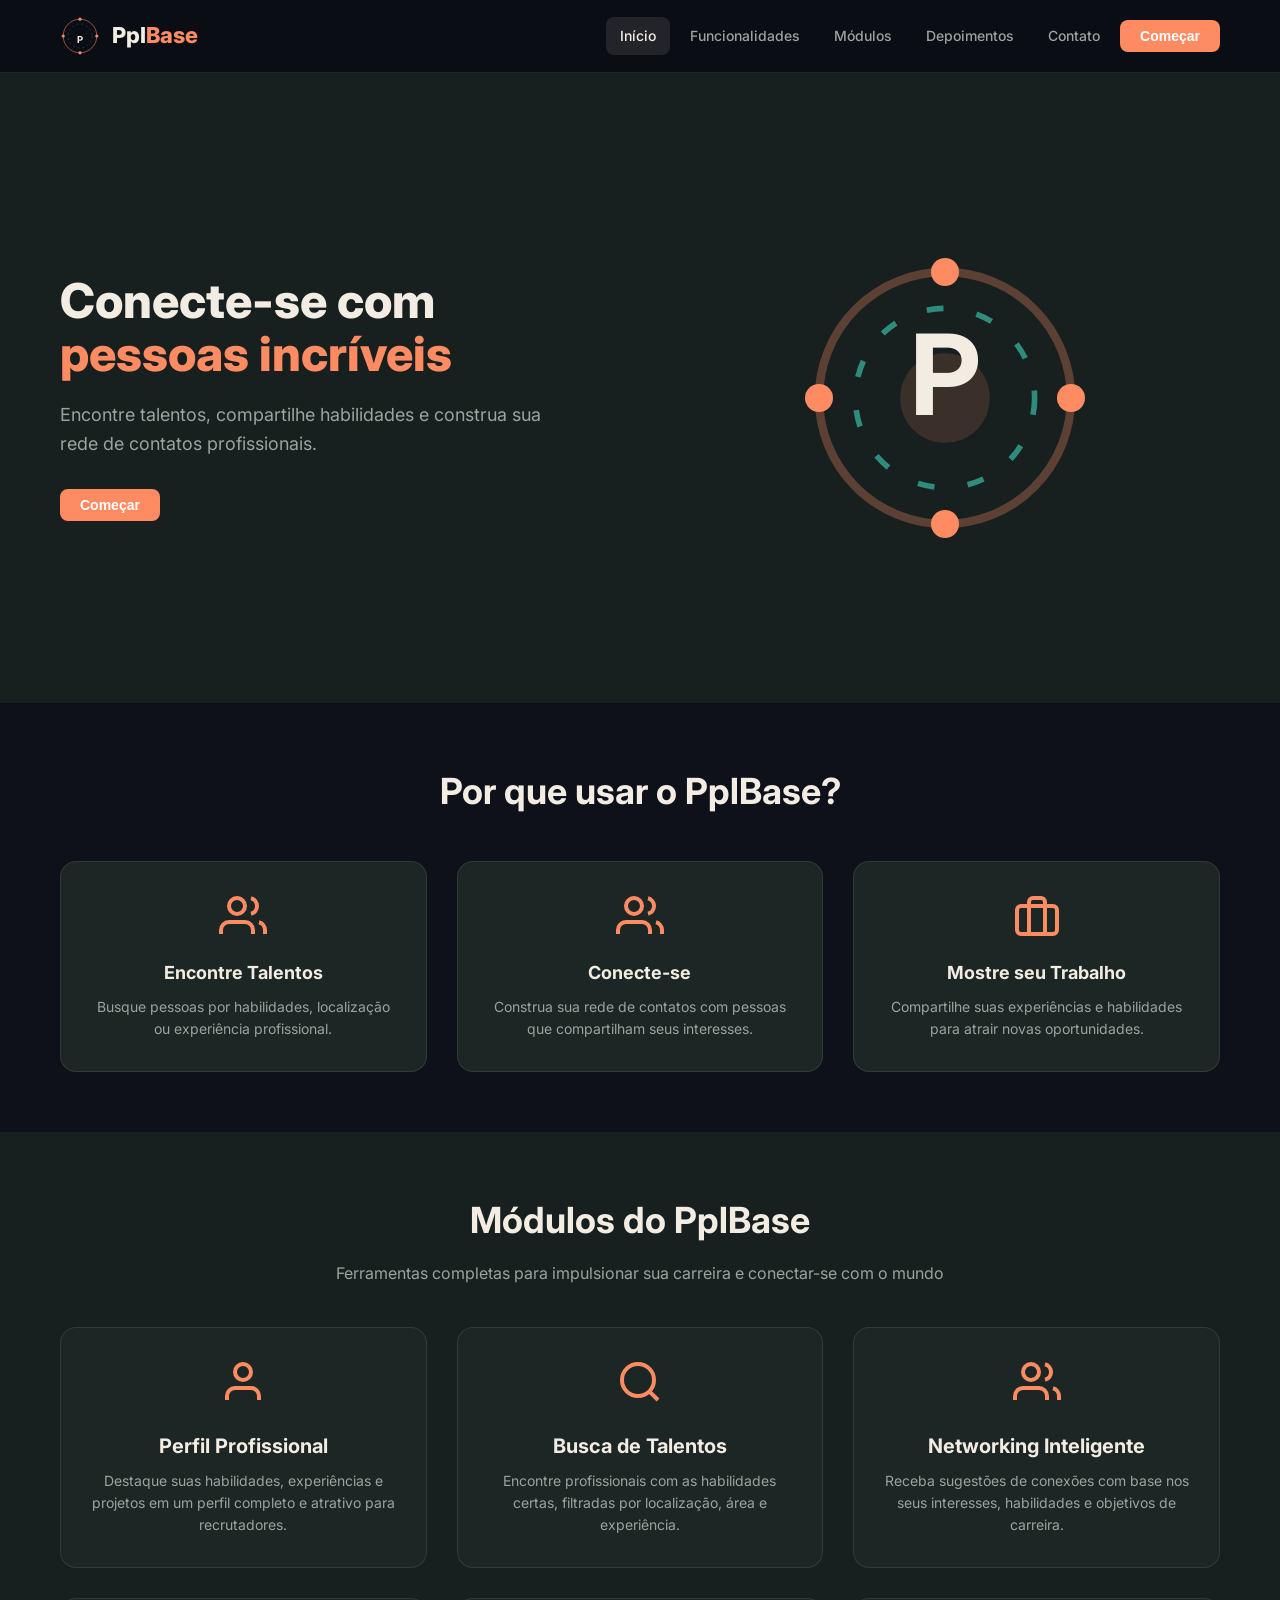
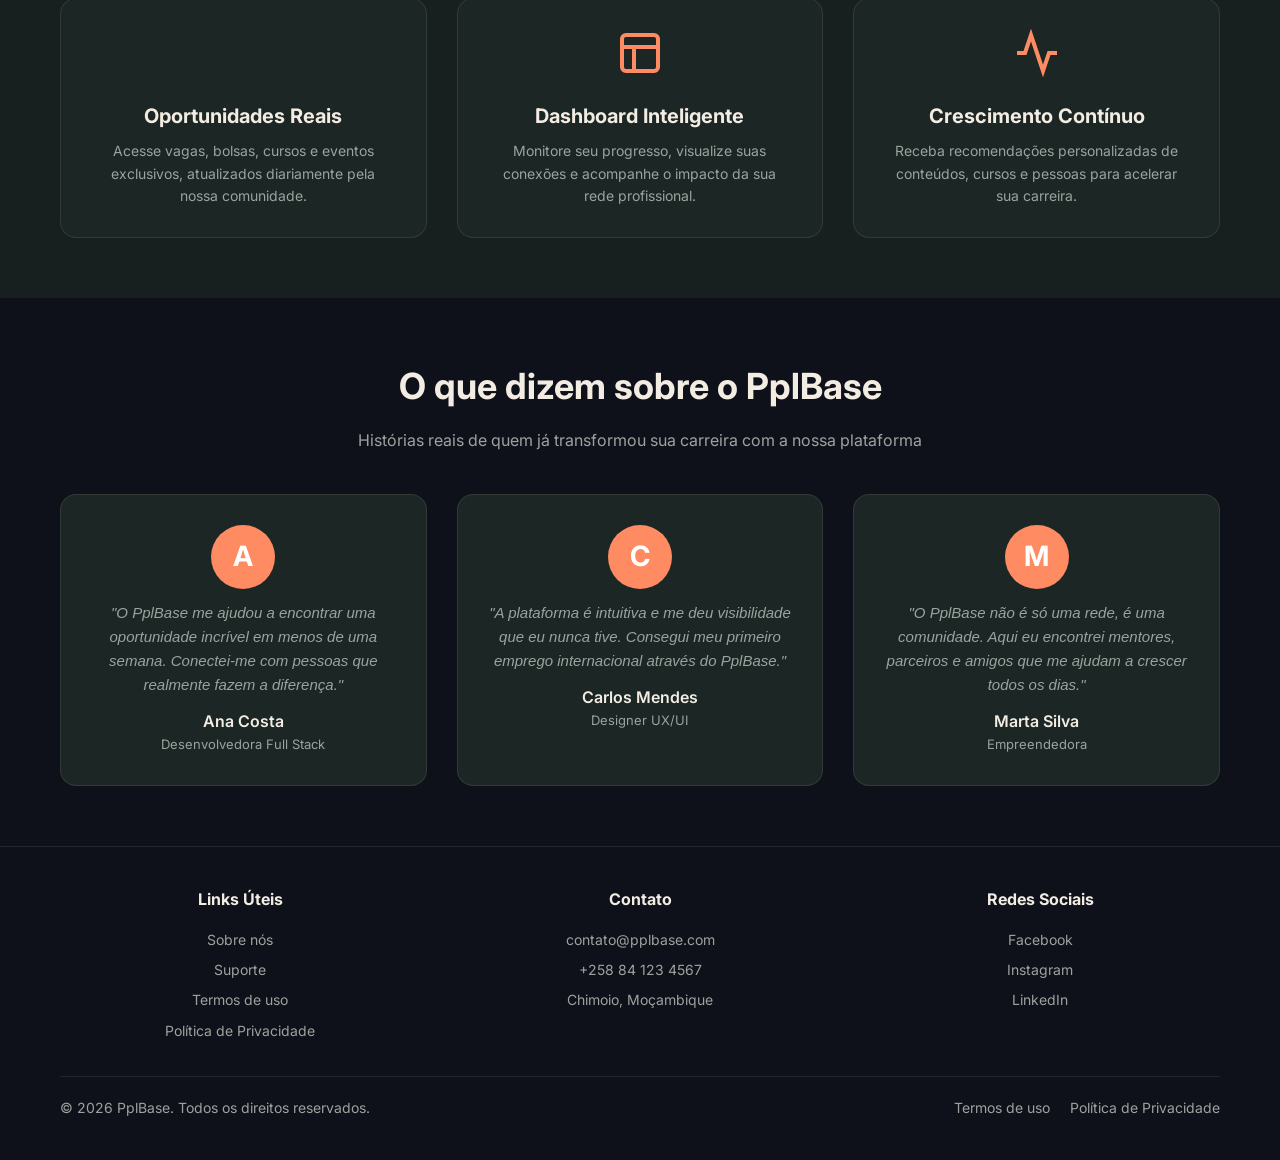
==== commit fc7d4030: "Corrigindo cores no login/landing, light mode e toggle em todas as páginas" ====
--- a/frontend/index.html
+++ b/frontend/index.html
@@ -10,8 +10,8 @@
         * { margin: 0; padding: 0; box-sizing: border-box; }
         body {
             font-family: 'Inter', sans-serif;
-            background: #0B0D15;
-            color: #E4E6EB;
+            background: var(--cor-fundo);
+            color: var(--cor-texto);
             min-height: 100vh;
         }
         .container { max-width: 1200px; margin: 0 auto; padding: 0 20px; }
@@ -20,7 +20,7 @@
             padding: 16px 0;
             background: rgba(11, 13, 21, 0.95);
             backdrop-filter: blur(10px);
-            border-bottom: 1px solid #1A1D2E;
+            border-bottom: 1px solid var(--cor-borda);
             position: sticky;
             top: 0;
             z-index: 100;
@@ -49,25 +49,25 @@
         }
         .logo-ring {
             fill: none;
-            stroke: #8B5CF6;
+            stroke: var(--cor-primaria);
             stroke-width: 2;
             opacity: 0.7;
         }
         .logo-ring-2 {
-            stroke: #6D28D9;
+            stroke: var(--cor-secundaria);
             stroke-width: 1.5;
             stroke-dasharray: 4 8;
             animation: girarLogo 4s linear infinite reverse;
         }
         .logo-dot {
-            fill: #8B5CF6;
+            fill: var(--cor-primaria);
             animation: pulsarDot 2s ease-in-out infinite;
         }
         .logo-dot:nth-child(3) { animation-delay: 0.5s; }
         .logo-dot:nth-child(4) { animation-delay: 1s; }
         .logo-dot:nth-child(5) { animation-delay: 1.5s; }
         .logo-letter {
-            fill: #E4E6EB;
+            fill: var(--cor-texto);
             font-size: 24px;
             font-weight: 700;
             font-family: 'Inter', sans-serif;
@@ -77,9 +77,9 @@
         .logo-text {
             font-size: 22px;
             font-weight: 800;
-            color: #E4E6EB;
-        }
-        .logo-text .highlight { color: #8B5CF6; }
+            color: var(--cor-texto);
+        }
+        .logo-text .highlight { color: var(--cor-primaria); }
         @keyframes girarLogo {
             0% { transform: rotate(0deg); }
             100% { transform: rotate(360deg); }
@@ -96,7 +96,7 @@
             flex-wrap: wrap;
         }
         .nav-links a {
-            color: #A0A4B8;
+            color: var(--cor-texto-secundario);
             text-decoration: none;
             padding: 8px 14px;
             border-radius: 8px;
@@ -105,12 +105,12 @@
             transition: all 0.2s;
         }
         .nav-links a:hover, .nav-links a.active {
-            color: #E4E6EB;
-            background: #1A1D2E;
+            color: var(--cor-texto);
+            background: var(--cor-borda);
         }
         .btn-primary {
             padding: 8px 20px;
-            background: linear-gradient(135deg, #8B5CF6, #6D28D9);
+            background: var(--cor-primaria);
             color: #fff;
             border: none;
             border-radius: 8px;
@@ -121,14 +121,14 @@
         }
         .btn-primary:hover {
             transform: translateY(-2px);
-            box-shadow: 0 8px 30px rgba(139, 92, 246, 0.4);
+            box-shadow: 0 8px 30px rgba(255, 139, 99, 0.4);
         }
 
         .menu-toggle {
             display: none;
             background: none;
             border: none;
-            color: #E4E6EB;
+            color: var(--cor-texto);
             font-size: 24px;
             cursor: pointer;
             padding: 8px;
@@ -136,8 +136,8 @@
         .nav-links.mobile {
             display: none;
             flex-direction: column;
-            background: #161926;
-            border: 1px solid #1A1D2E;
+            background: var(--cor-cartao);
+            border: 1px solid var(--cor-borda);
             border-radius: 12px;
             padding: 16px;
             position: absolute;
@@ -170,10 +170,10 @@
             line-height: 1.1;
             margin-bottom: 20px;
         }
-        .hero h1 .highlight { color: #8B5CF6; }
+        .hero h1 .highlight { color: var(--cor-primaria); }
         .hero p {
             font-size: 18px;
-            color: #A0A4B8;
+            color: var(--cor-texto-secundario);
             max-width: 500px;
             margin-bottom: 30px;
         }
@@ -194,33 +194,33 @@
             gap: 30px;
         }
         .feature-card {
-            background: #161926;
+            background: var(--cor-cartao);
             padding: 30px;
             border-radius: 16px;
-            border: 1px solid #1A1D2E;
+            border: 1px solid var(--cor-borda);
             text-align: center;
             transition: all 0.3s;
         }
         .feature-card:hover {
-            border-color: #8B5CF6;
+            border-color: var(--cor-primaria);
             transform: translateY(-5px);
         }
         .feature-card .icon {
             margin-bottom: 12px;
-            color: #8B5CF6;
+            color: var(--cor-primaria);
         }
         .feature-card h3 {
             font-size: 18px;
             margin-bottom: 8px;
         }
         .feature-card p {
-            color: #A0A4B8;
+            color: var(--cor-texto-secundario);
             font-size: 14px;
         }
 
         .modulos {
             padding: 60px 0;
-            background: #0B0D15;
+            background: var(--cor-fundo);
         }
         .modulos h2 {
             text-align: center;
@@ -229,7 +229,7 @@
         }
         .modulos .subtitle {
             text-align: center;
-            color: #A0A4B8;
+            color: var(--cor-texto-secundario);
             font-size: 16px;
             margin-bottom: 40px;
         }
@@ -239,25 +239,25 @@
             gap: 30px;
         }
         .modulo-card {
-            background: #161926;
-            border: 1px solid #1A1D2E;
+            background: var(--cor-cartao);
+            border: 1px solid var(--cor-borda);
             border-radius: 16px;
             padding: 30px;
             text-align: center;
             transition: all 0.3s;
         }
         .modulo-card:hover {
-            border-color: #8B5CF6;
+            border-color: var(--cor-primaria);
             transform: translateY(-5px);
         }
-        .modulo-card .icon { margin-bottom: 16px; color: #8B5CF6; }
+        .modulo-card .icon { margin-bottom: 16px; color: var(--cor-primaria); }
         .modulo-card h3 {
             font-size: 20px;
             margin-bottom: 8px;
-            color: #E4E6EB;
+            color: var(--cor-texto);
         }
         .modulo-card p {
-            color: #A0A4B8;
+            color: var(--cor-texto-secundario);
             font-size: 14px;
             line-height: 1.6;
         }
@@ -273,7 +273,7 @@
         }
         .depoimentos .subtitle {
             text-align: center;
-            color: #A0A4B8;
+            color: var(--cor-texto-secundario);
             font-size: 16px;
             margin-bottom: 40px;
         }
@@ -283,22 +283,22 @@
             gap: 30px;
         }
         .depoimento-card {
-            background: #161926;
-            border: 1px solid #1A1D2E;
+            background: var(--cor-cartao);
+            border: 1px solid var(--cor-borda);
             border-radius: 16px;
             padding: 30px;
             text-align: center;
             transition: all 0.3s;
         }
         .depoimento-card:hover {
-            border-color: #8B5CF6;
+            border-color: var(--cor-primaria);
             transform: translateY(-5px);
         }
         .depoimento-card .avatar {
             width: 64px;
             height: 64px;
             border-radius: 50%;
-            background: linear-gradient(135deg, #8B5CF6, #6D28D9);
+            background: var(--cor-primaria);
             display: flex;
             align-items: center;
             justify-content: center;
@@ -308,7 +308,7 @@
             margin: 0 auto 12px;
         }
         .depoimento-card blockquote {
-            color: #A0A4B8;
+            color: var(--cor-texto-secundario);
             font-size: 15px;
             font-style: italic;
             line-height: 1.6;
@@ -316,17 +316,17 @@
         }
         .depoimento-card .nome {
             font-weight: 600;
-            color: #E4E6EB;
+            color: var(--cor-texto);
             font-size: 16px;
         }
         .depoimento-card .cargo {
-            color: #5A5E72;
+            color: var(--cor-texto-secundario);
             font-size: 13px;
         }
 
         .footer {
             padding: 40px 0;
-            border-top: 1px solid #1A1D2E;
+            border-top: 1px solid var(--cor-borda);
             background: #0F111A;
         }
         .footer-grid {
@@ -336,36 +336,36 @@
             margin-bottom: 30px;
         }
         .footer-grid h4 {
-            color: #E4E6EB;
+            color: var(--cor-texto);
             font-size: 16px;
             margin-bottom: 12px;
         }
         .footer-grid a {
             display: block;
-            color: #A0A4B8;
+            color: var(--cor-texto-secundario);
             text-decoration: none;
             font-size: 14px;
             padding: 4px 0;
             transition: color 0.3s;
         }
-        .footer-grid a:hover { color: #8B5CF6; }
+        .footer-grid a:hover { color: var(--cor-primaria); }
         .footer-bottom {
-            border-top: 1px solid #1A1D2E;
+            border-top: 1px solid var(--cor-borda);
             padding-top: 20px;
             display: flex;
             justify-content: space-between;
             align-items: center;
             flex-wrap: wrap;
             gap: 12px;
-            color: #5A5E72;
+            color: var(--cor-texto-secundario);
             font-size: 14px;
         }
         .footer-bottom a {
-            color: #5A5E72;
+            color: var(--cor-texto-secundario);
             text-decoration: none;
             margin-left: 16px;
         }
-        .footer-bottom a:hover { color: #8B5CF6; }
+        .footer-bottom a:hover { color: var(--cor-primaria); }
 
         @media (max-width: 1024px) {
             .hero .container { grid-template-columns: 1fr; text-align: center; }
@@ -451,14 +451,14 @@
             <div style="display:flex; justify-content:center; align-items:center;">
                 <div style="width:280px; height:280px;">
                     <svg viewBox="0 0 100 100" style="width:100%; height:100%; animation: girarLogo 12s linear infinite;">
-                        <circle cx="50" cy="50" r="45" fill="none" stroke="#8B5CF6" stroke-width="3" opacity="0.3" />
-                        <circle cx="50" cy="50" r="32" fill="none" stroke="#6D28D9" stroke-width="2" stroke-dasharray="6 12" />
-                        <circle cx="50" cy="5" r="5" fill="#8B5CF6" />
-                        <circle cx="50" cy="95" r="5" fill="#8B5CF6" />
-                        <circle cx="5" cy="50" r="5" fill="#8B5CF6" />
-                        <circle cx="95" cy="50" r="5" fill="#8B5CF6" />
-                        <circle cx="50" cy="50" r="16" fill="#8B5CF6" opacity="0.15" />
-                        <text x="50" y="56" text-anchor="middle" fill="#E4E6EB" font-size="40" font-weight="700" font-family="Inter">P</text>
+                        <circle cx="50" cy="50" r="45" fill="none" stroke="var(--cor-primaria)" stroke-width="3" opacity="0.3" />
+                        <circle cx="50" cy="50" r="32" fill="none" stroke="var(--cor-secundaria)" stroke-width="2" stroke-dasharray="6 12" />
+                        <circle cx="50" cy="5" r="5" fill="var(--cor-primaria)" />
+                        <circle cx="50" cy="95" r="5" fill="var(--cor-primaria)" />
+                        <circle cx="5" cy="50" r="5" fill="var(--cor-primaria)" />
+                        <circle cx="95" cy="50" r="5" fill="var(--cor-primaria)" />
+                        <circle cx="50" cy="50" r="16" fill="var(--cor-primaria)" opacity="0.15" />
+                        <text x="50" y="56" text-anchor="middle" fill="var(--cor-texto)" font-size="40" font-weight="700" font-family="Inter">P</text>
                     </svg>
                 </div>
             </div>
--- a/frontend/style.css
+++ b/frontend/style.css
@@ -456,3 +456,91 @@
     .btn-primary { padding: 8px 16px; font-size: 13px; }
     .modal-content { padding: 24px; }
 }
+
+/* ============================================================ */
+/* CORREÇÕES PARA O LIGHT MODE */
+/* ============================================================ */
+
+/* Garantir que inputs e selects no light mode tenham fundo visível */
+[data-theme="light"] .form-group input,
+[data-theme="light"] .form-group select,
+[data-theme="light"] .form-group textarea {
+    background: #FFFFFF;
+    border-color: rgba(43, 38, 33, 0.15);
+    color: #2B2621;
+}
+
+/* Placeholder no light mode */
+[data-theme="light"] .form-group input::placeholder {
+    color: #9C948C;
+}
+
+/* Modal no light mode */
+[data-theme="light"] .modal-content {
+    background: #FFFFFF;
+    border: 1px solid rgba(43, 38, 33, 0.10);
+    box-shadow: 0 20px 60px rgba(0, 0, 0, 0.15);
+}
+
+/* Navbar no light mode */
+[data-theme="light"] .navbar {
+    background: rgba(251, 246, 239, 0.95);
+    border-bottom-color: rgba(43, 38, 33, 0.10);
+}
+
+/* Botão outline no light mode */
+[data-theme="light"] .btn-outline {
+    color: #2B2621;
+    border-color: rgba(43, 38, 33, 0.20);
+}
+
+[data-theme="light"] .btn-outline:hover {
+    border-color: var(--cor-primaria);
+    color: var(--cor-primaria);
+}
+
+/* Cards no light mode */
+[data-theme="light"] .card,
+[data-theme="light"] .dashboard-card,
+[data-theme="light"] .feature-card,
+[data-theme="light"] .modulo-card,
+[data-theme="light"] .depoimento-card {
+    background: #FFFFFF;
+    border-color: rgba(43, 38, 33, 0.10);
+    box-shadow: 0 2px 8px rgba(0, 0, 0, 0.04);
+}
+
+/* Nav links no light mode */
+[data-theme="light"] .nav-links a:hover,
+[data-theme="light"] .nav-links a.active {
+    background: rgba(217, 102, 59, 0.10);
+}
+
+/* Menu dropdown no light mode */
+[data-theme="light"] .side-menu .menu-dropdown {
+    background: #FFFFFF;
+    border-color: rgba(43, 38, 33, 0.10);
+}
+
+/* Tags no light mode */
+[data-theme="light"] .tag {
+    background: rgba(217, 102, 59, 0.08);
+    border-color: rgba(43, 38, 33, 0.10);
+}
+
+/* Logo letter no light mode */
+[data-theme="light"] .logo-letter {
+    fill: #2B2621;
+}
+
+/* Footer no light mode */
+[data-theme="light"] footer {
+    border-top-color: rgba(43, 38, 33, 0.10);
+    color: #6B625A;
+}
+
+/* Botão toggle no light mode */
+[data-theme="light"] .toggle-tema {
+    background: #FFFFFF;
+    border-color: rgba(43, 38, 33, 0.20);
+}
